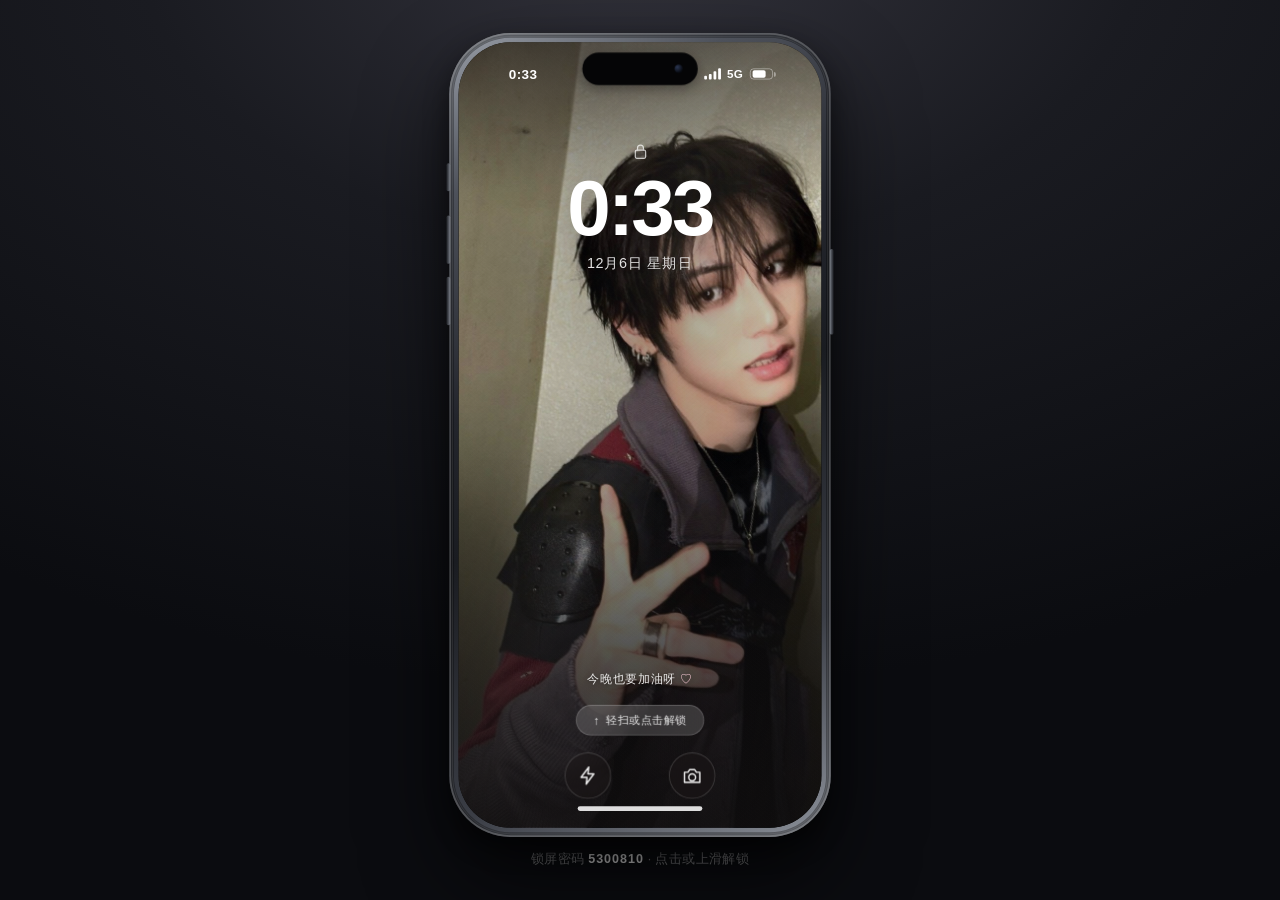
==== phone.html @ 5b09ffb2 "init: fan-made mobile arrangement game" ====
<!DOCTYPE html>
<html lang="zh-CN">
<head>
  <meta charset="UTF-8" />
  <meta name="viewport" content="width=device-width, initial-scale=1.0, viewport-fit=cover" />
  <title>Dream Phone · 星音手机</title>
  <link rel="stylesheet" href="phone.css" />
</head>
<body>
  <svg class="sprite" aria-hidden="true" focusable="false">
    <symbol id="i-search" viewBox="0 0 24 24"><circle cx="10.5" cy="10.5" r="6.5"/><path d="M15.5 15.5 21 21"/></symbol>
    <symbol id="i-plus" viewBox="0 0 24 24"><path d="M12 4v16M4 12h16"/></symbol>
    <symbol id="i-heart" viewBox="0 0 24 24"><path d="M12 20s-7-4.4-7-9.5A4.5 4.5 0 0 1 12 7a4.5 4.5 0 0 1 7 3.5C19 15.6 12 20 12 20z"/></symbol>
    <symbol id="i-comment" viewBox="0 0 24 24"><path d="M21 12a8.5 8.5 0 0 1-8.5 8.5c-1.5 0-3-.4-4.3-1.1L3 21l1.6-5.2A8.5 8.5 0 1 1 21 12z"/></symbol>
    <symbol id="i-share" viewBox="0 0 24 24"><path d="M21 3 10 14M21 3l-7 18-4-7-7-4z"/></symbol>
    <symbol id="i-home" viewBox="0 0 24 24"><path d="M3 10.5 12 3l9 7.5V21H3z"/></symbol>
    <symbol id="i-user" viewBox="0 0 24 24"><circle cx="12" cy="8" r="4"/><path d="M4 21c0-4 3.5-7 8-7s8 3 8 7"/></symbol>
    <symbol id="i-back" viewBox="0 0 24 24"><path d="M15 4 7 12l8 8"/></symbol>
    <symbol id="i-lock" viewBox="0 0 24 24"><rect x="5" y="10" width="14" height="11" rx="2"/><path d="M8 10V7a4 4 0 0 1 8 0v3"/></symbol>
    <symbol id="i-flash" viewBox="0 0 24 24"><path d="M13 2 4 14h7l-1 8 9-12h-7z"/></symbol>
    <symbol id="i-camera" viewBox="0 0 24 24"><path d="M3 8h4l2-3h6l2 3h4v12H3z"/><circle cx="12" cy="14" r="4"/></symbol>
    <symbol id="i-phone" viewBox="0 0 24 24"><path d="M5 3h4l2 5-3 2c1 3 3 5 6 6l2-3 5 2v4c0 2-2 3-4 3C9 22 2 15 2 7c0-2 1-4 3-4z"/></symbol>
    <symbol id="i-message" viewBox="0 0 24 24"><path d="M4 4h16v12H9l-5 4z"/></symbol>
    <symbol id="i-compass" viewBox="0 0 24 24"><circle cx="12" cy="12" r="9"/><path d="M16 8l-2.5 5.5L8 16l2.5-5.5z"/></symbol>
    <symbol id="i-more" viewBox="0 0 24 24"><circle cx="5" cy="12" r="1.2"/><circle cx="12" cy="12" r="1.2"/><circle cx="19" cy="12" r="1.2"/></symbol>
    <symbol id="i-trash" viewBox="0 0 24 24"><path d="M4 7h16M9 7V4h6v3M6 7l1 14h10l1-14"/></symbol>
    <symbol id="i-check" viewBox="0 0 24 24"><path d="m4 12 5 5L20 6"/></symbol>
    <symbol id="i-chevron" viewBox="0 0 24 24"><path d="m9 5 7 7-7 7"/></symbol>
    <symbol id="i-grid" viewBox="0 0 24 24"><rect x="4" y="4" width="7" height="7"/><rect x="13" y="4" width="7" height="7"/><rect x="4" y="13" width="7" height="7"/><rect x="13" y="13" width="7" height="7"/></symbol>
    <symbol id="i-play" viewBox="0 0 24 24"><path d="M8 5v14l11-7z"/></symbol>
    <symbol id="i-arrow" viewBox="0 0 24 24"><path d="M5 12h14M13 6l6 6-6 6"/></symbol>
    <symbol id="i-globe" viewBox="0 0 24 24"><circle cx="12" cy="12" r="9"/><path d="M3 12h18M12 3c4 4 4 14 0 18M12 3c-4 4-4 14 0 18"/></symbol>
  </svg>

  <div class="stage">
    <div class="device" id="device">
      <div class="screen theme" id="screen" data-state="locked">
        <div class="wallpaper" aria-hidden="true">
          <span class="bokeh b1"></span>
          <span class="bokeh b2"></span>
          <span class="bokeh b3"></span>
          <span class="bokeh b4"></span>
          <span class="wall-shade"></span>
          <span class="wall-grain"></span>
        </div>

        <div class="island"><span class="island-lens"></span></div>

        <section class="home-screen" id="homeScreen" aria-label="主屏幕">
          <div class="status-bar theme-dark">
            <span class="status-time" data-clock>20:56</span>
            <span class="status-right">
              <span class="signal"><i></i><i></i><i></i><i></i></span>
              <span class="network">5G</span>
              <span class="battery"><b></b></span>
            </span>
          </div>

          <div class="home-grid" id="homeGrid"></div>

          <div class="home-bottom">
            <button class="search-pill" id="searchBtn" type="button">
              <svg class="ui-icon"><use href="#i-search"></use></svg>
              <span>搜索</span>
            </button>
            <div class="dock" id="dock"></div>
          </div>

          <button class="home-bar" id="homeBar" type="button" aria-label="主屏幕"></button>
        </section>

        <section class="lock-screen" id="lockScreen" aria-label="锁屏">
          <div class="status-bar theme-dark">
            <span class="status-time" data-clock>20:56</span>
            <span class="status-right">
              <span class="signal"><i></i><i></i><i></i><i></i></span>
              <span class="network">5G</span>
              <span class="battery"><b></b></span>
            </span>
          </div>

          <div class="lock-content">
            <div class="lock-glyph">
              <svg class="ui-icon"><use href="#i-lock"></use></svg>
            </div>
            <div class="lock-clock" data-clock>20:56</div>
            <div class="lock-date" data-date>10月30日 星期五</div>
          </div>

          <div class="lock-bottom">
            <p class="lock-quote">今晚也要加油呀 <span>♡</span></p>
            <button class="unlock-hint" id="unlockHint" type="button">
              <span class="hint-arrow">↑</span> 轻扫或点击解锁
            </button>
            <div class="quick-row">
              <button class="quick-btn" id="lockFlash" type="button" aria-label="手电筒">
                <svg class="ui-icon"><use href="#i-flash"></use></svg>
              </button>
              <button class="quick-btn" id="lockCamera" type="button" aria-label="相机">
                <svg class="ui-icon"><use href="#i-camera"></use></svg>
              </button>
            </div>
            <div class="home-bar"></div>
          </div>
        </section>

        <section class="passcode-screen" id="passcodeScreen" aria-label="密码解锁">
          <div class="passcode-top">
            <button class="pass-cancel" id="passCancel" type="button">取消</button>
          </div>
          <div class="passcode-body">
            <div class="pass-icon">
              <svg class="ui-icon"><use href="#i-lock"></use></svg>
            </div>
            <h2>输入密码</h2>
            <p class="pass-sub">输入 7 位密码以解锁</p>
            <div class="pass-dots" id="passDots"></div>
            <div class="pass-error" id="passError"></div>
            <div class="keypad" id="keypad">
              <button class="key" type="button" data-key="1"><span>1</span><small>&nbsp;</small></button>
              <button class="key" type="button" data-key="2"><span>2</span><small>ABC</small></button>
              <button class="key" type="button" data-key="3"><span>3</span><small>DEF</small></button>
              <button class="key" type="button" data-key="4"><span>4</span><small>GHI</small></button>
              <button class="key" type="button" data-key="5"><span>5</span><small>JKL</small></button>
              <button class="key" type="button" data-key="6"><span>6</span><small>MNO</small></button>
              <button class="key" type="button" data-key="7"><span>7</span><small>PQRS</small></button>
              <button class="key" type="button" data-key="8"><span>8</span><small>TUV</small></button>
              <button class="key" type="button" data-key="9"><span>9</span><small>WXYZ</small></button>
              <span class="key-empty"></span>
              <button class="key" type="button" data-key="0"><span>0</span><small>&nbsp;</small></button>
              <button class="key key-del" type="button" data-key="del" aria-label="删除">
                <svg class="ui-icon"><use href="#i-back"></use></svg>
              </button>
            </div>
          </div>
        </section>

        <div class="app-layer" id="appLayer"></div>

        <section class="search-layer" id="searchLayer" aria-label="搜索应用">
          <div class="search-head">
            <div class="search-field">
              <svg class="ui-icon"><use href="#i-search"></use></svg>
              <input id="appSearch" type="text" placeholder="搜索 App" autocomplete="off" />
            </div>
            <button class="search-cancel" id="searchCancel" type="button">取消</button>
          </div>
          <div class="search-results" id="searchResults"></div>
        </section>

        <div class="phone-toast" id="phoneToast" role="status"></div>
      </div>

      <span class="side-btn side-power" aria-hidden="true"></span>
      <span class="side-btn side-vol-up" aria-hidden="true"></span>
      <span class="side-btn side-vol-down" aria-hidden="true"></span>
      <span class="side-btn side-action" aria-hidden="true"></span>
    </div>

    <p class="device-caption">锁屏密码 <b>5300810</b> · 点击或上滑解锁</p>
  </div>

  <script src="phone.js"></script>
</body>
</html>
---- phone.css ----
/* 星音手机 · iPhone 模拟界面 */
:root {
  --w: 390px;
  --h: 844px;
  --font: -apple-system, BlinkMacSystemFont, "SF Pro Text", "SF Pro Display",
    "PingFang SC", "Helvetica Neue", "Microsoft YaHei", sans-serif;
  --glass: rgba(246, 236, 226, 0.30);
  --glass-line: rgba(255, 255, 255, 0.24);
  --line: rgba(255, 255, 255, 0.12);
}

* {
  box-sizing: border-box;
  -webkit-tap-highlight-color: transparent;
}

html,
body {
  margin: 0;
  padding: 0;
}

body {
  min-height: 100svh;
  display: flex;
  align-items: center;
  justify-content: center;
  overflow: hidden;
  font-family: var(--font);
  color: #fff;
  background:
    radial-gradient(1200px 760px at 50% -8%, #33333c 0%, #1a1b21 42%, #0b0c10 100%);
}

button,
input,
textarea {
  font-family: inherit;
  color: inherit;
}

button {
  border: 0;
  background: none;
  cursor: pointer;
}

.sprite {
  position: absolute;
  width: 0;
  height: 0;
  overflow: hidden;
}

.ui-icon {
  width: 20px;
  height: 20px;
  fill: none;
  stroke: currentColor;
  stroke-width: 1.7;
  stroke-linecap: round;
  stroke-linejoin: round;
}

/* ============ 设备外框 ============ */
.stage {
  display: flex;
  flex-direction: column;
  align-items: center;
  justify-content: center;
  padding: 18px 12px;
}

.device {
  position: relative;
  width: 410px;
  height: 864px;
  padding: 10px;
  border-radius: 66px;
  transform-origin: center top;
  background:
    linear-gradient(150deg, #9a9fa8 0%, #4d515a 16%, #23252c 38%, #1a1c21 52%, #3b3e46 78%, #8d929b 100%);
  box-shadow:
    0 46px 90px rgba(0, 0, 0, 0.65),
    0 12px 26px rgba(0, 0, 0, 0.45),
    inset 0 0 0 2px rgba(255, 255, 255, 0.20),
    inset 0 0 0 5px rgba(0, 0, 0, 0.35);
}

.device::after {
  content: "";
  position: absolute;
  inset: 3px;
  border-radius: 63px;
  border: 1px solid rgba(255, 255, 255, 0.10);
  pointer-events: none;
}

.screen {
  position: absolute;
  inset: 10px;
  width: var(--w);
  height: var(--h);
  border-radius: 56px;
  overflow: hidden;
  background: #000;
  isolation: isolate;
}

/* 侧边按键 */
.side-btn {
  position: absolute;
  width: 4px;
  border-radius: 3px;
  background: linear-gradient(90deg, #7c818a, #3b3e45 60%, #23252a);
}

.side-power {
  right: -3px;
  top: 232px;
  height: 92px;
}

.side-vol-up {
  left: -3px;
  top: 196px;
  height: 52px;
  background: linear-gradient(270deg, #7c818a, #3b3e45 60%, #23252a);
}

.side-vol-down {
  left: -3px;
  top: 262px;
  height: 52px;
  background: linear-gradient(270deg, #7c818a, #3b3e45 60%, #23252a);
}

.side-action {
  left: -3px;
  top: 140px;
  height: 30px;
  background: linear-gradient(270deg, #7c818a, #3b3e45 60%, #23252a);
}

.device-caption {
  margin: 14px 0 0;
  font-size: 12.5px;
  letter-spacing: 0.4px;
  color: rgba(255, 255, 255, 0.42);
  text-align: center;
}

.device-caption b {
  color: rgba(255, 255, 255, 0.82);
  letter-spacing: 1px;
}

/* ============ 壁纸 ============ */
.wallpaper {
  position: absolute;
  inset: 0;
  z-index: 0;
  overflow: hidden;
  background-color: #191a1f;
  background-image:
    linear-gradient(180deg,
      rgba(9, 11, 18, 0.46) 0%,
      rgba(9, 11, 18, 0.14) 22%,
      rgba(9, 11, 18, 0.10) 42%,
      rgba(7, 9, 15, 0.44) 68%,
      rgba(4, 6, 11, 0.84) 100%),
    radial-gradient(80% 54% at 50% 32%, rgba(0, 0, 0, 0.34), transparent 74%),
    url("assets/wallpaper.jpg");
  background-size: auto, auto, cover;
  background-position: center, center, center 16%;
  background-repeat: no-repeat;
}

.wallpaper::before {
  content: "";
  position: absolute;
  inset: -10%;
  background:
    linear-gradient(115deg, transparent 36%, rgba(255, 246, 224, 0.20) 48%, transparent 58%),
    radial-gradient(46% 30% at 58% 24%, rgba(255, 255, 255, 0.30), transparent 68%);
  filter: blur(6px);
  opacity: 0.22;
}

.bokeh {
  display: none;
  position: absolute;
  border-radius: 50%;
  background: radial-gradient(circle, rgba(255, 249, 224, 0.92) 0%, rgba(255, 214, 160, 0.26) 46%, transparent 72%);
  filter: blur(4px);
  animation: float 9s ease-in-out infinite;
}

.b1 {
  width: 168px;
  height: 168px;
  top: 8%;
  left: 6%;
  opacity: 0.7;
}

.b2 {
  width: 96px;
  height: 96px;
  top: 26%;
  left: 62%;
  opacity: 0.55;
  animation-delay: -3s;
}

.b3 {
  width: 54px;
  height: 54px;
  top: 52%;
  left: 18%;
  opacity: 0.5;
  animation-delay: -6s;
}

.b4 {
  width: 132px;
  height: 132px;
  top: 62%;
  left: 68%;
  opacity: 0.4;
  animation-delay: -1.6s;
}

.wall-shade {
  position: absolute;
  inset: 0;
  background:
    linear-gradient(180deg, rgba(24, 20, 18, 0.42) 0%, rgba(24, 20, 18, 0) 19%, rgba(24, 20, 18, 0) 52%, rgba(26, 21, 18, 0.30) 72%, rgba(22, 18, 16, 0.58) 100%);
}

.wall-grain {
  position: absolute;
  inset: 0;
  opacity: 0.12;
  background-image:
    repeating-linear-gradient(38deg, rgba(255, 255, 255, 0.05) 0 1px, transparent 1px 3px),
    repeating-linear-gradient(-38deg, rgba(0, 0, 0, 0.05) 0 1px, transparent 1px 4px);
  mix-blend-mode: overlay;
}

@keyframes float {
  0%, 100% { transform: translate3d(0, 0, 0) scale(1); }
  50% { transform: translate3d(6px, -10px, 0) scale(1.05); }
}

/* 动态岛 */
.island {
  position: absolute;
  top: 11px;
  left: 50%;
  z-index: 30;
  width: 124px;
  height: 35px;
  margin-left: -62px;
  border-radius: 22px;
  background: #050506;
  box-shadow: 0 4px 14px rgba(0, 0, 0, 0.35);
  pointer-events: none;
}

.island-lens {
  position: absolute;
  right: 16px;
  top: 50%;
  width: 9px;
  height: 9px;
  margin-top: -4.5px;
  border-radius: 50%;
  background: radial-gradient(circle at 34% 30%, #2b3752, #080a10 70%);
}

/* ============ 状态栏 ============ */
.status-bar {
  display: flex;
  align-items: center;
  justify-content: space-between;
  height: 54px;
  padding: 14px 26px 0;
  font-size: 14.5px;
  font-weight: 600;
  letter-spacing: 0.4px;
  font-variant-numeric: tabular-nums;
  z-index: 12;
}

.status-time {
  padding-left: 2px;
}

.status-right {
  display: flex;
  align-items: center;
  gap: 7px;
}

.signal {
  display: flex;
  align-items: flex-end;
  gap: 2px;
  height: 12px;
}

.signal i {
  display: block;
  width: 3px;
  border-radius: 1px;
  background: currentColor;
  height: 4px;
}

.signal i:nth-child(2) { height: 6px; }
.signal i:nth-child(3) { height: 9px; }
.signal i:nth-child(4) { height: 12px; }

.network {
  font-size: 12.5px;
  font-weight: 600;
}

.battery {
  position: relative;
  width: 25px;
  height: 12.5px;
  border-radius: 4px;
  border: 1px solid rgba(255, 255, 255, 0.42);
  padding: 1.5px;
}

.battery::after {
  content: "";
  position: absolute;
  right: -4px;
  top: 50%;
  width: 2px;
  height: 5px;
  margin-top: -2.5px;
  border-radius: 0 2px 2px 0;
  background: rgba(255, 255, 255, 0.42);
}

.battery b {
  display: block;
  width: 74%;
  height: 100%;
  border-radius: 2px;
  background: #fff;
}

/* ============ 主屏幕 ============ */
.home-screen {
  position: absolute;
  inset: 0;
  z-index: 2;
  display: flex;
  flex-direction: column;
  padding: 0 22px;
  transition: opacity 0.45s ease, transform 0.55s cubic-bezier(0.22, 0.8, 0.3, 1), filter 0.4s ease;
}

.screen[data-state="locked"] .home-screen,
.screen[data-state="passcode"] .home-screen {
  opacity: 0;
  transform: scale(0.93);
  filter: blur(8px);
  pointer-events: none;
}

.screen[data-state="app"] .home-screen {
  transform: scale(0.97);
}

.home-grid {
  display: grid;
  flex: 1;
  grid-template-columns: repeat(4, 1fr);
  align-content: start;
  column-gap: 10px;
  row-gap: 20px;
  padding-top: 14px;
}

.app {
  display: flex;
  flex-direction: column;
  align-items: center;
  gap: 6px;
  padding: 0;
  animation: appDrop 0.5s backwards cubic-bezier(0.22, 0.9, 0.3, 1);
}

.app-icon {
  position: relative;
  display: grid;
  place-items: center;
  width: 62px;
  height: 62px;
  border-radius: 15px;
  overflow: hidden;
  box-shadow:
    0 8px 18px rgba(0, 0, 0, 0.26),
    inset 0 1px 0 rgba(255, 255, 255, 0.34),
    inset 0 -1px 0 rgba(0, 0, 0, 0.18);
  transition: transform 0.16s ease, filter 0.16s ease;
}

.app-icon::after {
  content: "";
  position: absolute;
  inset: 0;
  border-radius: inherit;
  background: linear-gradient(160deg, rgba(255, 255, 255, 0.30), transparent 44%);
  opacity: 0.55;
  pointer-events: none;
}

.app-label {
  max-width: 76px;
  font-size: 11px;
  font-weight: 500;
  line-height: 1.2;
  letter-spacing: 0.2px;
  color: #fff;
  text-shadow: 0 1px 3px rgba(0, 0, 0, 0.62), 0 0 10px rgba(0, 0, 0, 0.32);
  white-space: nowrap;
  overflow: hidden;
  text-overflow: ellipsis;
}

.app-icon svg {
  width: 34px;
  height: 34px;
}

.app:active .app-icon {
  transform: scale(0.9);
  filter: brightness(0.82);
}

@keyframes appDrop {
  0% { opacity: 0; transform: translateY(14px) scale(0.82); }
  100% { opacity: 1; transform: none; }
}

/* 图标配色 */
.icon-wechat { background: linear-gradient(155deg, #4be07a, #0f9e46); }
.icon-ig { background: linear-gradient(135deg, #feda75 0%, #fa7e1e 22%, #d62976 56%, #962fbf 76%, #4f5bd5 100%); }
.icon-kakao { background: linear-gradient(160deg, #ffe95a, #ffcf18); }
.icon-x { background: linear-gradient(160deg, #232427, #050506); }
.icon-weibo { background: linear-gradient(155deg, #ffb64d, #ff5b32); }
.icon-camera { background: linear-gradient(160deg, #767c88, #2a2d34); }
.icon-photos { background: #fff; }
.icon-clock { background: #1b1c1f; }
.icon-weather { background: linear-gradient(165deg, #5bb4ff, #1a6fe4); }
.icon-notes { background: #fffdf7; }
.icon-calc { background: linear-gradient(165deg, #35373c, #17181b); }
.icon-settings { background: linear-gradient(160deg, #a9afb7, #5a5f66); }
.icon-phone { background: linear-gradient(160deg, #5ee57e, #0eab45); }
.icon-message { background: linear-gradient(160deg, #5ee57e, #0eab45); }
.icon-safari { background: linear-gradient(165deg, #5cb7ff, #0f6fd8); }
.icon-music {
  background: linear-gradient(158deg, #3a3a3c 0%, #1c1c1e 52%, #000000 100%);
  box-shadow: inset 0 0 0 1px rgba(255, 255, 255, 0.16);
}

.icon-photos .flower {
  width: 34px;
  height: 34px;
  border-radius: 50%;
  background: conic-gradient(#ff3b30, #ff9500, #ffcc00, #34c759, #00c7be, #007aff, #5856d6, #ff2d55, #ff3b30);
  filter: saturate(1.25) blur(0.6px);
}

.icon-photos .flower::after {
  content: "";
  position: absolute;
  inset: 25px;
  border-radius: 50%;
  background: #fff;
  box-shadow: 0 0 0 3px rgba(255, 255, 255, 0.55);
}

.icon-notes .paper {
  position: absolute;
  inset: 9px 10px;
  border-radius: 4px;
  background: #fff;
  box-shadow: 0 1px 2px rgba(0, 0, 0, 0.15);
}

.icon-notes .paper::before {
  content: "";
  position: absolute;
  left: 0;
  right: 0;
  top: 0;
  height: 9px;
  border-radius: 4px 4px 0 0;
  background: #ffd34d;
}

.icon-notes .paper::after {
  content: "";
  position: absolute;
  left: 5px;
  right: 5px;
  top: 16px;
  height: 14px;
  background: repeating-linear-gradient(180deg, #d8d4c8 0 1px, transparent 1px 5px);
}

.icon-calc .keys {
  display: grid;
  grid-template-columns: repeat(3, 1fr);
  gap: 3px;
  width: 30px;
}

.icon-calc .keys span {
  height: 6px;
  border-radius: 2px;
  background: rgba(255, 255, 255, 0.55);
}

.icon-calc .keys span:nth-child(3n) {
  background: #ff9f0a;
}

.icon-kakao .talk-mark {
  font-size: 9px;
  font-weight: 800;
  letter-spacing: 0.6px;
  color: #3b2a0e;
}

.icon-clock .clock-face {
  position: relative;
  width: 36px;
  height: 36px;
  border-radius: 50%;
  border: 2px solid rgba(255, 255, 255, 0.85);
}

.icon-clock .clock-face::before,
.icon-clock .clock-face::after {
  content: "";
  position: absolute;
  left: 50%;
  bottom: 50%;
  background: #fff;
  transform-origin: bottom center;
  border-radius: 1px;
}

.icon-clock .clock-face::before {
  width: 1.5px;
  height: 11px;
  margin-left: -0.75px;
  transform: rotate(38deg);
}

.icon-clock .clock-face::after {
  width: 1.5px;
  height: 7px;
  margin-left: -0.75px;
  transform: rotate(120deg);
}

/* 搜索与 Dock */
.home-bottom {
  padding-top: 4px;
}

.search-pill {
  display: flex;
  align-items: center;
  justify-content: center;
  gap: 5px;
  width: 148px;
  height: 32px;
  margin: 0 auto 12px;
  border-radius: 20px;
  background: rgba(255, 255, 255, 0.22);
  border: 1px solid rgba(255, 255, 255, 0.18);
  -webkit-backdrop-filter: blur(16px) saturate(140%);
  backdrop-filter: blur(16px) saturate(140%);
  font-size: 12px;
  font-weight: 500;
  color: rgba(255, 255, 255, 0.92);
  text-shadow: 0 1px 2px rgba(0, 0, 0, 0.35);
}

.search-pill .ui-icon {
  width: 12px;
  height: 12px;
  stroke-width: 2;
}

.dock {
  display: grid;
  grid-template-columns: repeat(4, 1fr);
  align-items: center;
  justify-items: center;
  height: 84px;
  padding: 0 12px;
  border-radius: 30px;
  background: rgba(236, 226, 216, 0.30);
  border: 1px solid var(--glass-line);
  -webkit-backdrop-filter: blur(26px) saturate(150%);
  backdrop-filter: blur(26px) saturate(150%);
  box-shadow: inset 0 1px 0 rgba(255, 255, 255, 0.22), 0 10px 24px rgba(0, 0, 0, 0.16);
}

.dock .app {
  gap: 0;
}

.dock .app-icon {
  width: 58px;
  height: 58px;
  border-radius: 14px;
}

.dock .app-label {
  display: none;
}

.home-bar {
  display: block;
  width: 134px;
  height: 5px;
  margin: 8px auto 8px;
  padding: 0;
  border-radius: 3px;
  background: rgba(255, 255, 255, 0.86);
}

/* ============ 锁屏 ============ */
.lock-screen {
  position: absolute;
  inset: 0;
  z-index: 3;
  display: flex;
  flex-direction: column;
  padding: 0 26px 10px;
  transition: opacity 0.45s ease, transform 0.55s cubic-bezier(0.3, 0.8, 0.2, 1), filter 0.45s ease;
}

.screen[data-state="unlocked"] .lock-screen,
.screen[data-state="app"] .lock-screen {
  opacity: 0;
  transform: translateY(-8%) scale(1.05);
  filter: blur(10px);
  pointer-events: none;
}

.screen[data-state="passcode"] .lock-screen {
  filter: blur(3px) brightness(0.85);
}

.lock-content {
  margin-top: 54px;
  text-align: center;
}

.lock-glyph {
  display: grid;
  place-items: center;
  opacity: 0.72;
  margin-bottom: 10px;
}

.lock-glyph .ui-icon {
  width: 19px;
  height: 19px;
  fill: rgba(255, 255, 255, 0.18);
}

.lock-clock {
  font-size: 84px;
  font-weight: 600;
  line-height: 0.98;
  letter-spacing: -3px;
  font-variant-numeric: tabular-nums;
  text-shadow: 0 6px 30px rgba(0, 0, 0, 0.28);
}

.lock-date {
  margin-top: 8px;
  font-size: 15.5px;
  font-weight: 500;
  letter-spacing: 0.4px;
  opacity: 0.88;
  text-shadow: 0 2px 8px rgba(0, 0, 0, 0.25);
}

.lock-bottom {
  margin-top: auto;
  display: flex;
  flex-direction: column;
  align-items: center;
}

.lock-quote {
  margin: 0 0 18px;
  font-size: 13px;
  font-weight: 500;
  letter-spacing: 0.6px;
  color: rgba(255, 255, 255, 0.88);
  text-shadow: 0 1px 6px rgba(0, 0, 0, 0.45);
}

.lock-quote span {
  color: #ffd0dc;
}

.unlock-hint {
  display: flex;
  align-items: center;
  gap: 7px;
  padding: 8px 18px;
  border-radius: 20px;
  background: rgba(255, 255, 255, 0.16);
  border: 1px solid rgba(255, 255, 255, 0.18);
  -webkit-backdrop-filter: blur(14px);
  backdrop-filter: blur(14px);
  font-size: 11.5px;
  letter-spacing: 0.4px;
  color: rgba(255, 255, 255, 0.9);
  animation: hintBreathe 2.6s ease-in-out infinite;
}

.hint-arrow {
  display: inline-block;
  font-size: 13px;
  animation: hintArrow 1.8s ease-in-out infinite;
}

@keyframes hintBreathe {
  0%, 100% { opacity: 0.82; }
  50% { opacity: 1; }
}

@keyframes hintArrow {
  0%, 100% { transform: translateY(1px); }
  50% { transform: translateY(-4px); }
}

.quick-row {
  display: flex;
  justify-content: center;
  gap: 62px;
  margin-top: 18px;
}

.quick-btn {
  display: grid;
  place-items: center;
  width: 50px;
  height: 50px;
  border-radius: 50%;
  background: rgba(30, 26, 24, 0.34);
  border: 1px solid rgba(255, 255, 255, 0.16);
  -webkit-backdrop-filter: blur(14px);
  backdrop-filter: blur(14px);
  color: rgba(255, 255, 255, 0.92);
  transition: background 0.2s ease, color 0.2s ease, transform 0.15s ease;
}

.quick-btn .ui-icon {
  width: 22px;
  height: 22px;
}

.quick-btn.is-on {
  background: rgba(255, 255, 255, 0.90);
  color: #1b1b1f;
}

.quick-btn:active {
  transform: scale(0.92);
}

/* ============ 密码解锁 ============ */
.passcode-screen {
  position: absolute;
  inset: 0;
  z-index: 8;
  display: flex;
  flex-direction: column;
  background: rgba(26, 22, 20, 0.34);
  -webkit-backdrop-filter: blur(26px) saturate(120%);
  backdrop-filter: blur(26px) saturate(120%);
  opacity: 0;
  transform: translateY(18%);
  pointer-events: none;
  transition: opacity 0.35s ease, transform 0.45s cubic-bezier(0.22, 0.85, 0.3, 1);
}

.screen[data-state="passcode"] .passcode-screen {
  opacity: 1;
  transform: none;
  pointer-events: auto;
}

.passcode-top {
  height: 64px;
  display: flex;
  align-items: center;
  padding: 12px 20px 0;
}

.pass-cancel {
  padding: 6px 4px;
  font-size: 15px;
  font-weight: 500;
  color: rgba(255, 255, 255, 0.9);
}

.passcode-body {
  flex: 1;
  display: flex;
  flex-direction: column;
  align-items: center;
  padding: 14px 26px 22px;
}

.pass-icon {
  display: grid;
  place-items: center;
  width: 44px;
  height: 44px;
  border-radius: 50%;
  background: rgba(255, 255, 255, 0.14);
  border: 1px solid rgba(255, 255, 255, 0.16);
  color: rgba(255, 255, 255, 0.92);
  margin-bottom: 14px;
}

.pass-icon .ui-icon {
  width: 19px;
  height: 19px;
}

.passcode-body h2 {
  margin: 0;
  font-size: 19px;
  font-weight: 600;
  letter-spacing: 1px;
}

.pass-sub {
  margin: 6px 0 0;
  font-size: 12px;
  letter-spacing: 0.4px;
  color: rgba(255, 255, 255, 0.56);
}

.pass-dots {
  display: flex;
  gap: 13px;
  height: 14px;
  margin: 26px 0 10px;
}

.pass-dots .dot {
  width: 13px;
  height: 13px;
  border-radius: 50%;
  border: 1.5px solid rgba(255, 255, 255, 0.46);
  transition: background 0.14s ease, border-color 0.14s ease, transform 0.14s ease;
}

.pass-dots .dot.is-on {
  background: #fff;
  border-color: #fff;
  transform: scale(1.06);
}

.pass-dots.is-error {
  animation: shake 0.42s cubic-bezier(0.36, 0.07, 0.19, 0.97);
}

.pass-dots.is-error .dot {
  border-color: #ff8b8b;
  background: #ff8b8b;
}

.pass-error {
  height: 18px;
  margin-bottom: 6px;
  font-size: 11.5px;
  letter-spacing: 0.4px;
  color: #ff9a9a;
  opacity: 0;
  transition: opacity 0.2s ease;
}

.pass-error.is-show {
  opacity: 1;
}

.keypad {
  display: grid;
  grid-template-columns: repeat(3, 72px);
  gap: 11px 20px;
  margin-top: auto;
  padding-bottom: 6px;
}

.key {
  display: flex;
  flex-direction: column;
  align-items: center;
  justify-content: center;
  width: 72px;
  height: 72px;
  border-radius: 50%;
  background: rgba(255, 255, 255, 0.13);
  border: 1px solid rgba(255, 255, 255, 0.10);
  color: #fff;
  transition: background 0.12s ease, transform 0.1s ease;
}

.key span {
  font-size: 27px;
  font-weight: 400;
  line-height: 1;
  letter-spacing: 0.5px;
}

.key small {
  margin-top: 2px;
  font-size: 8px;
  letter-spacing: 2.2px;
  opacity: 0.62;
  transform: scale(0.92);
}

.key:active {
  background: rgba(255, 255, 255, 0.32);
  transform: scale(0.96);
}

.key-empty {
  width: 72px;
  height: 72px;
}

.key-del {
  background: transparent;
  border-color: transparent;
}

.key-del .ui-icon {
  width: 25px;
  height: 25px;
  stroke-width: 1.5;
  transform: rotate(180deg);
}

.passcode-screen.is-error .keypad {
  animation: shake 0.42s cubic-bezier(0.36, 0.07, 0.19, 0.97);
}

@keyframes shake {
  10%, 90% { transform: translateX(-2px); }
  20%, 80% { transform: translateX(3px); }
  30%, 50%, 70% { transform: translateX(-5px); }
  40%, 60% { transform: translateX(5px); }
}

/* ============ App 容器 ============ */
.app-layer {
  position: absolute;
  inset: 0;
  z-index: 9;
  overflow: hidden;
  background: #000;
  opacity: 0;
  transform: scale(0.84) translateY(6%);
  pointer-events: none;
  transition: opacity 0.26s ease, transform 0.4s cubic-bezier(0.2, 0.9, 0.24, 1);
}

.screen[data-state="app"] .app-layer {
  opacity: 1;
  transform: none;
  pointer-events: auto;
}

.app-page {
  position: absolute;
  inset: 0;
  display: flex;
  flex-direction: column;
  overflow: hidden;
  background: #0d0e12;
  animation: appIn 0.34s cubic-bezier(0.22, 0.9, 0.3, 1);
}

@keyframes appIn {
  from { opacity: 0.2; transform: scale(1.06); }
  to { opacity: 1; transform: none; }
}

.app-page[data-app="wechat"] { --brand: #21c45d; background: #101114; }
.app-page[data-app="instagram"] { --brand: #d62976; background: #0b0b0f; }
.app-page[data-app="kakao"] { --brand: #ffe94e; background: #17140d; }
.app-page[data-app="x"] { --brand: #e7e9ea; background: #000; }
.app-page[data-app="weibo"] { --brand: #ff8200; background: #12100e; }
.app-page[data-app="camera"] { --brand: #ffd60a; background: #000; }
.app-page[data-app="photos"] { --brand: #4f9dff; background: #0a0a0c; }
.app-page[data-app="clock"] { --brand: #ff9f0a; background: #0a0a0c; }
.app-page[data-app="weather"] { --brand: #6cb6ff; background: #0a1a2e; }
.app-page[data-app="notes"] { --brand: #ffd34d; background: #131313; }
.app-page[data-app="calculator"] { --brand: #ff9f0a; background: #000; }
.app-page[data-app="settings"] { --brand: #9aa0a6; background: #101114; }
.app-page[data-app="phone"] { --brand: #30d158; background: #0d1210; }
.app-page[data-app="messages"] { --brand: #30d158; background: #101114; }
.app-page[data-app="safari"] { --brand: #4aa8ff; background: #0b1520; }
.app-page[data-app="music"] { --brand: #a98bff; background: #070812; }

.app-status {
  flex: 0 0 auto;
  height: 50px;
  padding: 12px 24px 0;
}

.app-nav {
  display: flex;
  align-items: center;
  gap: 10px;
  flex: 0 0 auto;
  padding: 2px 16px 12px;
}

.nav-back {
  display: grid;
  place-items: center;
  width: 34px;
  height: 34px;
  padding-bottom: 2px;
  border-radius: 50%;
  background: rgba(255, 255, 255, 0.12);
  border: 1px solid rgba(255, 255, 255, 0.08);
  font-size: 22px;
  line-height: 1;
  color: #fff;
}

.nav-title {
  margin: 0;
  font-size: 17px;
  font-weight: 600;
  letter-spacing: 0.6px;
}

.nav-note {
  margin-left: auto;
  font-size: 11px;
  letter-spacing: 0.4px;
  color: rgba(255, 255, 255, 0.45);
}

.app-body {
  flex: 1;
  min-height: 0;
  overflow-y: auto;
  overscroll-behavior: contain;
  padding: 4px 16px 44px;
  scrollbar-width: none;
}

.app-body::-webkit-scrollbar {
  width: 0;
}

.app-homebar {
  position: absolute;
  left: 50%;
  bottom: 6px;
  z-index: 20;
  width: 134px;
  height: 22px;
  margin-left: -67px;
  padding: 0;
  background: transparent;
}

.app-homebar::after {
  content: "";
  position: absolute;
  left: 0;
  right: 0;
  bottom: 4px;
  height: 5px;
  border-radius: 3px;
  background: rgba(255, 255, 255, 0.82);
}

/* ============ 通用列表 ============ */
.list-row {
  display: flex;
  align-items: center;
  gap: 12px;
  width: 100%;
  padding: 11px 4px;
  text-align: left;
  border-bottom: 1px solid rgba(255, 255, 255, 0.07);
}

.list-row:last-child {
  border-bottom: 0;
}

.avatar {
  display: grid;
  place-items: center;
  flex: 0 0 auto;
  width: 44px;
  height: 44px;
  border-radius: 12px;
  font-size: 15px;
  font-weight: 600;
  color: #fff;
  box-shadow: inset 0 1px 0 rgba(255, 255, 255, 0.25);
}

.av-1 { background: linear-gradient(150deg, #ffb199, #ff5f6d); }
.av-2 { background: linear-gradient(150deg, #a8e6cf, #3aa76d); }
.av-3 { background: linear-gradient(150deg, #b3c7ff, #5063d8); }
.av-4 { background: linear-gradient(150deg, #ffd6a5, #e08d3c); }
.av-5 { background: linear-gradient(150deg, #e0b3ff, #7b3fc4); }
.av-6 { background: linear-gradient(150deg, #9ae6ff, #1a8fb0); }
.av-7 { background: linear-gradient(150deg, #ffe08a, #c79a00); }
.av-8 { background: linear-gradient(150deg, #c9d6df, #59636e); }

.row-main {
  flex: 1;
  min-width: 0;
}

.row-title {
  font-size: 13.5px;
  font-weight: 600;
  letter-spacing: 0.2px;
}

.row-sub {
  margin-top: 4px;
  font-size: 11.5px;
  line-height: 1.4;
  color: rgba(255, 255, 255, 0.52);
  white-space: nowrap;
  overflow: hidden;
  text-overflow: ellipsis;
}

.row-meta {
  flex: 0 0 auto;
  align-self: flex-start;
  padding-top: 2px;
  font-size: 10px;
  color: rgba(255, 255, 255, 0.4);
}

.badge {
  display: inline-grid;
  place-items: center;
  min-width: 17px;
  height: 17px;
  padding: 0 5px;
  border-radius: 9px;
  background: #ff453a;
  font-size: 10px;
  font-weight: 600;
  color: #fff;
}

/* 微信 / Kakao / 信息 */
.app-body .chat-list {
  padding-top: 2px;
}

.chat-screen {
  display: flex;
  flex-direction: column;
  gap: 10px;
  padding-bottom: 6px;
}

.chat-day {
  align-self: center;
  margin: 4px 0 2px;
  font-size: 10.5px;
  color: rgba(255, 255, 255, 0.38);
}

.msg {
  width: fit-content;
  max-width: 78%;
  padding: 9px 13px;
  border-radius: 16px;
  font-size: 12.5px;
  line-height: 1.55;
  word-break: break-word;
}

.msg.you {
  background: rgba(255, 255, 255, 0.13);
  border-bottom-left-radius: 5px;
}

.msg.me {
  margin-left: auto;
  background: #2fce6a;
  color: #06230f;
  border-bottom-right-radius: 5px;
  font-weight: 500;
}

.app-page[data-app="kakao"] .msg.me {
  background: #ffe94e;
  color: #3a2a0e;
}

.chat-input-row {
  display: flex;
  gap: 8px;
  padding-top: 12px;
}

.chat-input {
  flex: 1;
  height: 38px;
  padding: 0 14px;
  border-radius: 19px;
  border: 1px solid rgba(255, 255, 255, 0.12);
  background: rgba(255, 255, 255, 0.08);
  font-size: 12.5px;
  outline: none;
}

.chat-input::placeholder {
  color: rgba(255, 255, 255, 0.35);
}

.chat-send {
  width: 56px;
  height: 38px;
  border-radius: 19px;
  background: #21c45d;
  font-size: 12px;
  font-weight: 600;
  color: #04210e;
}

.app-page[data-app="kakao"] .chat-send {
  background: #ffe94e;
  color: #3a2a0e;
}

/* ============ Instagram ============ */
.ig-profile {
  display: flex;
  align-items: center;
  gap: 14px;
  padding: 6px 2px 16px;
}

.ig-avatar {
  flex: 0 0 auto;
  width: 72px;
  height: 72px;
  padding: 3px;
  border-radius: 50%;
  background: conic-gradient(#feda75, #fa7e1e, #d62976, #962fbf, #4f5bd5, #feda75);
}

.ig-avatar span {
  display: grid;
  place-items: center;
  width: 100%;
  height: 100%;
  border-radius: 50%;
  background: #1a1a1f;
  font-size: 25px;
}

.ig-name {
  font-size: 14.5px;
  font-weight: 600;
}

.ig-meta {
  margin-top: 4px;
  font-size: 11px;
  color: rgba(255, 255, 255, 0.48);
}

.ig-stats {
  display: flex;
  gap: 22px;
  padding: 0 4px 14px;
}

.ig-stats div {
  font-size: 10.5px;
  color: rgba(255, 255, 255, 0.5);
}

.ig-stats b {
  display: block;
  margin-bottom: 2px;
  font-size: 16px;
  color: #fff;
}

.ig-actions {
  display: flex;
  gap: 8px;
  padding: 0 2px 16px;
}

.ig-btn {
  flex: 1;
  height: 32px;
  border-radius: 9px;
  background: rgba(255, 255, 255, 0.10);
  font-size: 12px;
  font-weight: 500;
}

.ig-btn.primary {
  background: #0095f6;
  color: #fff;
}

.ig-grid {
  display: grid;
  grid-template-columns: repeat(3, 1fr);
  gap: 2px;
  margin: 0 -16px;
}

.ig-tile {
  position: relative;
  aspect-ratio: 1;
  overflow: hidden;
}

.ig-tile::after,
.photo::after {
  content: "";
  position: absolute;
  inset: 0;
  background: linear-gradient(160deg, rgba(255, 255, 255, 0.22), transparent 48%);
  pointer-events: none;
}

.media-1 {
  background:
    radial-gradient(58% 58% at 78% 22%, #ffe9b0, transparent 62%),
    linear-gradient(180deg, #ff9a5b, #c2416f 56%, #2b2340);
}

.media-2 {
  background:
    radial-gradient(52% 44% at 26% 24%, rgba(154, 230, 255, 0.85), transparent 66%),
    linear-gradient(165deg, #2a8fd8, #14406f 62%, #081826);
}

.media-3 {
  background:
    radial-gradient(60% 50% at 70% 70%, rgba(255, 214, 160, 0.7), transparent 62%),
    linear-gradient(155deg, #3f7a52, #1c3b2c 66%, #0d1a15);
}

.media-4 {
  background:
    radial-gradient(46% 46% at 30% 30%, rgba(255, 150, 210, 0.75), transparent 66%),
    linear-gradient(150deg, #7a3fd0, #2b1660 70%);
}

.media-5 {
  background:
    radial-gradient(44% 44% at 68% 28%, rgba(255, 255, 255, 0.7), transparent 64%),
    linear-gradient(160deg, #f2b7a0, #c97a86 58%, #6b3a52);
}

.media-6 {
  background:
    radial-gradient(50% 50% at 24% 80%, rgba(120, 255, 214, 0.55), transparent 66%),
    linear-gradient(160deg, #101c3c, #1d3f6b 60%, #0a1220);
}

.media-7 {
  background:
    radial-gradient(50% 50% at 76% 76%, rgba(255, 200, 120, 0.7), transparent 64%),
    linear-gradient(160deg, #b06a2c, #5c3110 72%);
}

.media-8 {
  background:
    radial-gradient(56% 56% at 40% 34%, rgba(255, 255, 255, 0.55), transparent 66%),
    linear-gradient(160deg, #8fa3b8, #45576b 68%, #1c2833);
}

.post {
  padding: 13px 2px 15px;
  border-bottom: 1px solid rgba(255, 255, 255, 0.07);
}

.post-head {
  display: flex;
  align-items: center;
  gap: 9px;
  margin-bottom: 9px;
}

.post-avatar {
  width: 30px;
  height: 30px;
  border-radius: 50%;
  display: grid;
  place-items: center;
  font-size: 12px;
  font-weight: 600;
  flex: 0 0 auto;
}

.post-name {
  font-size: 12.5px;
  font-weight: 600;
}

.post-time {
  font-size: 10px;
  color: rgba(255, 255, 255, 0.42);
}

.post-media {
  position: relative;
  height: 188px;
  border-radius: 13px;
  overflow: hidden;
}

.post-media::after {
  content: "";
  position: absolute;
  inset: 0;
  background: linear-gradient(180deg, transparent 60%, rgba(0, 0, 0, 0.32));
}

.post-actions {
  display: flex;
  gap: 16px;
  margin-top: 9px;
}

.post-actions button {
  display: flex;
  align-items: center;
  gap: 5px;
  font-size: 11.5px;
  color: rgba(255, 255, 255, 0.72);
}

.post-actions .ui-icon {
  width: 17px;
  height: 17px;
}

.post-actions .like.is-liked {
  color: #ff5b7f;
}

.post-actions .like.is-liked .ui-icon {
  fill: rgba(255, 91, 127, 0.85);
  stroke: #ff5b7f;
}

.post-caption {
  margin-top: 7px;
  font-size: 11.5px;
  line-height: 1.6;
  color: rgba(255, 255, 255, 0.76);
}

.post-caption b {
  color: #fff;
}

/* ============ X ============ */
.x-post {
  display: flex;
  gap: 10px;
  padding: 13px 2px;
  border-bottom: 1px solid rgba(255, 255, 255, 0.08);
}

.x-avatar {
  display: grid;
  place-items: center;
  flex: 0 0 auto;
  width: 38px;
  height: 38px;
  border-radius: 50%;
  font-size: 13px;
  font-weight: 600;
}

.x-main {
  flex: 1;
  min-width: 0;
}

.x-head {
  display: flex;
  align-items: center;
  gap: 5px;
  font-size: 12px;
}

.x-head b {
  font-weight: 600;
}

.x-head span {
  color: #71767b;
  font-size: 11px;
}

.x-text {
  margin: 3px 0 8px;
  font-size: 12.5px;
  line-height: 1.55;
  color: #e7e9ea;
}

.x-text em {
  font-style: normal;
  color: #1d9bf0;
}

.x-actions {
  display: flex;
  gap: 28px;
  color: #71767b;
  font-size: 10.5px;
}

.x-actions button {
  display: flex;
  align-items: center;
  gap: 5px;
  font-size: 10.5px;
  color: inherit;
}

.x-actions .ui-icon {
  width: 15px;
  height: 15px;
}

.x-actions .like.is-liked {
  color: #f91880;
}

.x-actions .like.is-liked .ui-icon {
  fill: rgba(249, 24, 128, 0.8);
  stroke: #f91880;
}

/* ============ 微博 ============ */
.hot-head {
  margin: 6px 0 12px;
  font-size: 12px;
  letter-spacing: 0.6px;
  color: #ff9a3c;
}

.hot-row {
  display: flex;
  gap: 12px;
  width: 100%;
  padding: 11px 4px;
  text-align: left;
  border-bottom: 1px solid rgba(255, 255, 255, 0.07);
}

.hot-rank {
  flex: 0 0 auto;
  width: 20px;
  font-size: 15px;
  font-weight: 700;
  color: rgba(255, 255, 255, 0.34);
}

.hot-row:nth-child(-n+3) .hot-rank {
  color: #ff8200;
}

.hot-title {
  font-size: 13px;
  line-height: 1.5;
}

.hot-meta {
  margin-top: 4px;
  font-size: 10px;
  color: rgba(255, 255, 255, 0.4);
}

.hot-row.is-hot .hot-title {
  color: #ffc38a;
}

/* ============ 相机 ============ */
.camera-app .app-body {
  display: flex;
  flex-direction: column;
  padding: 0;
  overflow: hidden;
}

.camera-view {
  position: relative;
  flex: 1;
  overflow: hidden;
  background:
    radial-gradient(60% 50% at 28% 26%, rgba(255, 236, 200, 0.55), transparent 62%),
    radial-gradient(70% 60% at 76% 78%, rgba(120, 190, 255, 0.35), transparent 68%),
    linear-gradient(165deg, #4a5c6e, #24303d 60%, #101820);
}

.camera-view .scene {
  position: absolute;
  inset: 0;
  background:
    radial-gradient(28% 22% at 24% 34%, rgba(255, 255, 255, 0.9), transparent 68%),
    radial-gradient(20% 16% at 68% 24%, rgba(255, 230, 180, 0.8), transparent 70%),
    radial-gradient(34% 26% at 58% 70%, rgba(255, 170, 120, 0.45), transparent 70%);
  filter: blur(2px);
}

.camera-grid {
  position: absolute;
  inset: 34px 18px 120px;
  border: 1px solid rgba(255, 255, 255, 0.14);
  border-radius: 4px;
  background-image:
    linear-gradient(90deg, transparent 33.2%, rgba(255, 255, 255, 0.12) 33.2%, rgba(255, 255, 255, 0.12) 33.5%, transparent 33.5%, transparent 66.4%, rgba(255, 255, 255, 0.12) 66.4%, rgba(255, 255, 255, 0.12) 66.7%, transparent 66.7%),
    linear-gradient(180deg, transparent 33.2%, rgba(255, 255, 255, 0.12) 33.2%, rgba(255, 255, 255, 0.12) 33.5%, transparent 33.5%, transparent 66.4%, rgba(255, 255, 255, 0.12) 66.4%, rgba(255, 255, 255, 0.12) 66.7%, transparent 66.7%);
}

.camera-focus {
  position: absolute;
  top: 44%;
  left: 46%;
  width: 62px;
  height: 62px;
  border: 1.5px solid rgba(255, 214, 10, 0.7);
  border-radius: 6px;
  animation: focusPulse 2.4s ease-in-out infinite;
}

@keyframes focusPulse {
  0%, 100% { opacity: 0.5; transform: scale(1); }
  50% { opacity: 0.95; transform: scale(1.06); }
}

.camera-top {
  position: absolute;
  top: 14px;
  left: 0;
  right: 0;
  display: flex;
  justify-content: center;
  gap: 8px;
  z-index: 2;
}

.cam-chip {
  padding: 4px 10px;
  border-radius: 12px;
  background: rgba(0, 0, 0, 0.42);
  -webkit-backdrop-filter: blur(10px);
  backdrop-filter: blur(10px);
  font-size: 9.5px;
  letter-spacing: 0.6px;
  color: rgba(255, 255, 255, 0.82);
}

.cam-chip.is-on {
  background: #ffd60a;
  color: #241a00;
  font-weight: 600;
}

.camera-controls {
  position: absolute;
  left: 0;
  right: 0;
  bottom: 82px;
  display: flex;
  align-items: center;
  justify-content: space-between;
  padding: 0 34px;
}

.cam-thumb {
  width: 44px;
  height: 44px;
  border-radius: 9px;
  border: 1.5px solid rgba(255, 255, 255, 0.5);
  background: linear-gradient(160deg, #ffbf8a, #b8567d);
}

.cam-mode {
  font-size: 10px;
  font-weight: 600;
  letter-spacing: 1.6px;
  color: rgba(255, 255, 255, 0.55);
}

.cam-mode.is-active {
  color: #ffd60a;
}

.shutter {
  width: 70px;
  height: 70px;
  border-radius: 50%;
  background: #fff;
  box-shadow: 0 0 0 5px rgba(255, 255, 255, 0.22), 0 8px 20px rgba(0, 0, 0, 0.35);
  transition: transform 0.14s ease;
}

.shutter:active {
  transform: scale(0.9);
}

.cam-flip {
  display: grid;
  place-items: center;
  width: 44px;
  height: 44px;
  border-radius: 50%;
  background: rgba(255, 255, 255, 0.12);
  color: #fff;
}

.camera-flash {
  position: absolute;
  inset: 0;
  z-index: 9;
  background: #fff;
  opacity: 0;
  pointer-events: none;
}

.camera-flash.is-flash {
  animation: flash 0.45s ease-out;
}

@keyframes flash {
  0% { opacity: 0; }
  12% { opacity: 0.92; }
  100% { opacity: 0; }
}

/* ============ 照片 ============ */
.photo-head {
  display: flex;
  align-items: baseline;
  justify-content: space-between;
  padding: 8px 2px 12px;
}

.photo-head h2 {
  margin: 0;
  font-size: 21px;
  font-weight: 700;
  letter-spacing: 0.2px;
}

.photo-head span {
  font-size: 11px;
  color: rgba(255, 255, 255, 0.45);
}

.photo-grid {
  display: grid;
  grid-template-columns: repeat(3, 1fr);
  gap: 3px;
  margin: 0 -16px;
}

.photo {
  position: relative;
  aspect-ratio: 1;
  overflow: hidden;
}

.photo .tag {
  position: absolute;
  left: 6px;
  bottom: 5px;
  font-size: 8.5px;
  letter-spacing: 0.3px;
  color: rgba(255, 255, 255, 0.9);
  text-shadow: 0 1px 3px rgba(0, 0, 0, 0.6);
}

/* ============ 时钟 ============ */
.clock-hero {
  padding: 18px 0 20px;
  text-align: center;
}

.clock-hero .big {
  font-size: 62px;
  font-weight: 300;
  letter-spacing: -2px;
  font-variant-numeric: tabular-nums;
  line-height: 1;
}

.clock-hero p {
  margin: 8px 0 0;
  font-size: 11.5px;
  color: rgba(255, 255, 255, 0.45);
  letter-spacing: 0.6px;
}

.clock-tabs {
  display: flex;
  gap: 6px;
  justify-content: center;
  margin-bottom: 14px;
}

.clock-tab {
  padding: 6px 14px;
  border-radius: 14px;
  background: rgba(255, 255, 255, 0.08);
  font-size: 11px;
  color: rgba(255, 255, 255, 0.55);
}

.clock-tab.is-active {
  background: #ff9f0a;
  color: #231500;
  font-weight: 600;
}

.world-row {
  display: flex;
  align-items: center;
  justify-content: space-between;
  padding: 13px 4px;
  border-bottom: 1px solid rgba(255, 255, 255, 0.07);
}

.world-row .city {
  font-size: 13px;
  font-weight: 500;
}

.world-row .zone {
  margin-top: 3px;
  font-size: 10px;
  color: rgba(255, 255, 255, 0.4);
}

.world-row .time {
  font-size: 21px;
  font-weight: 300;
  font-variant-numeric: tabular-nums;
}

/* ============ 天气 ============ */
.weather-hero {
  margin: 16px 0 14px;
  padding: 20px 0 22px;
  text-align: center;
  border-radius: 20px;
  background: linear-gradient(180deg, rgba(80, 160, 255, 0.34), rgba(18, 52, 96, 0.12));
  border: 1px solid rgba(255, 255, 255, 0.10);
}

.weather-city {
  font-size: 25px;
  font-weight: 500;
  letter-spacing: 1px;
}

.weather-temp {
  margin: 2px 0 0;
  font-size: 58px;
  font-weight: 300;
  letter-spacing: -2px;
  line-height: 1.1;
}

.weather-desc {
  margin: 2px 0 0;
  font-size: 12px;
  color: rgba(255, 255, 255, 0.62);
}

.weather-range {
  margin-top: 6px;
  font-size: 11px;
  color: rgba(255, 255, 255, 0.42);
}

.hourly {
  display: flex;
  gap: 8px;
  margin: 4px -16px 14px;
  padding: 0 16px 6px;
  overflow-x: auto;
  scrollbar-width: none;
}

.hourly::-webkit-scrollbar {
  display: none;
}

.hour-card {
  flex: 0 0 auto;
  width: 58px;
  padding: 10px 0 12px;
  border-radius: 14px;
  background: rgba(255, 255, 255, 0.08);
  text-align: center;
  font-size: 10px;
  color: rgba(255, 255, 255, 0.55);
}

.hour-card b {
  display: block;
  margin: 7px 0;
  font-size: 16px;
  font-weight: 500;
  color: #fff;
}

.forecast-row {
  display: flex;
  align-items: center;
  justify-content: space-between;
  padding: 11px 4px;
  border-bottom: 1px solid rgba(255, 255, 255, 0.07);
  font-size: 12.5px;
}

.forecast-row .day {
  flex: 0 0 46px;
  font-weight: 500;
}

.forecast-row .icon {
  flex: 0 0 22px;
  text-align: center;
  color: #9cd0ff;
  font-size: 13px;
}

.forecast-row .bar {
  flex: 1;
  height: 4px;
  margin: 0 12px;
  border-radius: 2px;
  background: linear-gradient(90deg, #4aa8ff, #ffb45c);
  opacity: 0.75;
}

.forecast-row .low {
  color: rgba(255, 255, 255, 0.45);
}

/* ============ 备忘录 ============ */
.note-row {
  display: flex;
  flex-direction: column;
  gap: 4px;
  width: 100%;
  margin-bottom: 8px;
  padding: 12px 14px;
  border-radius: 14px;
  background: rgba(255, 255, 255, 0.06);
  border: 1px solid rgba(255, 255, 255, 0.07);
  text-align: left;
}

.note-row b {
  font-size: 12.5px;
  font-weight: 600;
}

.note-row span {
  font-size: 10.5px;
  color: rgba(255, 255, 255, 0.45);
}

.note-row i {
  font-style: normal;
  font-size: 10px;
  color: rgba(255, 211, 77, 0.7);
  letter-spacing: 0.3px;
}

.note-editor {
  display: flex;
  flex-direction: column;
  gap: 10px;
}

.note-editor input {
  height: 40px;
  padding: 0 12px;
  border-radius: 11px;
  border: 1px solid rgba(255, 255, 255, 0.10);
  background: rgba(255, 255, 255, 0.06);
  font-size: 14px;
  font-weight: 500;
  outline: none;
}

.note-editor textarea {
  min-height: 300px;
  padding: 12px;
  border-radius: 13px;
  border: 1px solid rgba(255, 255, 255, 0.10);
  background: rgba(255, 255, 255, 0.05);
  font-size: 12.5px;
  line-height: 1.75;
  color: #f4efdc;
  resize: none;
  outline: none;
}

.note-save {
  height: 40px;
  border-radius: 12px;
  background: #ffd34d;
  font-size: 13px;
  font-weight: 600;
  color: #231a00;
}

/* ============ 计算器 ============ */
.calc-app .app-body {
  padding: 0 18px 60px;
  display: flex;
  flex-direction: column;
  justify-content: flex-end;
  overflow: hidden;
}

.calc-display {
  padding: 24px 8px 18px;
  text-align: right;
  font-size: 44px;
  font-weight: 300;
  letter-spacing: -1.5px;
  font-variant-numeric: tabular-nums;
  overflow: hidden;
  white-space: nowrap;
}

.calc-keys {
  display: grid;
  grid-template-columns: repeat(4, 1fr);
  gap: 9px;
}

.ck {
  display: grid;
  place-items: center;
  aspect-ratio: 1;
  border-radius: 50%;
  background: rgba(255, 255, 255, 0.13);
  font-size: 18px;
  transition: filter 0.12s ease, transform 0.1s ease;
}

.ck:active {
  filter: brightness(1.4);
  transform: scale(0.95);
}

.ck.fn {
  background: rgba(255, 255, 255, 0.28);
  color: #111;
  font-size: 16px;
}

.ck.op {
  background: #ff9f0a;
  font-size: 19px;
}

.ck.op.is-active {
  background: #fff;
  color: #ff9f0a;
}

.ck.wide {
  grid-column: span 2;
  aspect-ratio: 2.05 / 1;
  height: auto;
  border-radius: 40px;
  justify-items: start;
  padding-left: 26px;
}

/* ============ 设置 ============ */
.set-group {
  margin-bottom: 14px;
  overflow: hidden;
  border-radius: 14px;
  background: rgba(255, 255, 255, 0.06);
  border: 1px solid rgba(255, 255, 255, 0.07);
}

.set-row {
  display: flex;
  align-items: center;
  gap: 11px;
  width: 100%;
  padding: 11px 13px;
  text-align: left;
  border-bottom: 1px solid rgba(255, 255, 255, 0.06);
}

.set-row:last-child {
  border-bottom: 0;
}

.set-ic {
  display: grid;
  place-items: center;
  flex: 0 0 auto;
  width: 27px;
  height: 27px;
  border-radius: 7px;
  font-size: 12px;
  font-weight: 600;
}

.set-ic.b1 { background: #ff9f0a; }
.set-ic.b2 { background: #30d158; }
.set-ic.b3 { background: #0a84ff; }
.set-ic.b4 { background: #bf5af2; }
.set-ic.b5 { background: #ff453a; }

.set-label {
  flex: 1;
  font-size: 12.5px;
}

.set-value {
  font-size: 11px;
  color: rgba(255, 255, 255, 0.42);
}

.set-toggle {
  position: relative;
  flex: 0 0 auto;
  width: 42px;
  height: 25px;
  border-radius: 14px;
  background: rgba(255, 255, 255, 0.18);
  transition: background 0.2s ease;
}

.set-toggle::after {
  content: "";
  position: absolute;
  top: 2px;
  left: 2px;
  width: 21px;
  height: 21px;
  border-radius: 50%;
  background: #fff;
  transition: left 0.2s ease;
}

.set-toggle.is-on {
  background: #30d158;
}

.set-toggle.is-on::after {
  left: 19px;
}

.set-btn {
  width: 100%;
  height: 44px;
  margin-bottom: 10px;
  border-radius: 12px;
  background: rgba(255, 255, 255, 0.10);
  font-size: 13px;
  font-weight: 500;
}

.set-btn.danger {
  background: rgba(255, 69, 58, 0.14);
  border: 1px solid rgba(255, 69, 58, 0.22);
  color: #ff7b70;
}

.set-btn.danger:active {
  background: rgba(255, 69, 58, 0.26);
}

.set-foot {
  padding: 8px 0 24px;
  font-size: 10px;
  line-height: 1.8;
  text-align: center;
  color: rgba(255, 255, 255, 0.32);
}

/* ============ 电话 ============ */
.dial-display {
  min-height: 64px;
  padding: 12px 0 6px;
  text-align: center;
  font-size: 33px;
  font-weight: 300;
  letter-spacing: 1.5px;
  font-variant-numeric: tabular-nums;
  overflow: hidden;
  white-space: nowrap;
}

.dial-display .hint {
  display: block;
  margin-top: 8px;
  font-size: 11px;
  letter-spacing: 0.4px;
  color: rgba(255, 255, 255, 0.38);
}

.dial-pad {
  display: grid;
  grid-template-columns: repeat(3, 74px);
  justify-content: center;
  gap: 11px;
  padding: 10px 0 14px;
}

.dial-btn {
  display: flex;
  flex-direction: column;
  align-items: center;
  justify-content: center;
  width: 74px;
  height: 74px;
  border-radius: 50%;
  background: rgba(255, 255, 255, 0.12);
  border: 1px solid rgba(255, 255, 255, 0.08);
  color: #fff;
  font-size: 25px;
  transition: background 0.12s ease, transform 0.1s ease;
}

.dial-btn small {
  margin-top: 1px;
  font-size: 8px;
  letter-spacing: 2px;
  opacity: 0.6;
}

.dial-btn:active {
  background: rgba(255, 255, 255, 0.3);
  transform: scale(0.96);
}

.dial-btn.ghost {
  background: transparent;
  border-color: transparent;
}

.dial-call {
  display: grid;
  place-items: center;
  width: 62px;
  height: 62px;
  margin: 2px auto 0;
  border-radius: 50%;
  background: #30d158;
  color: #05250f;
  box-shadow: 0 8px 18px rgba(48, 209, 88, 0.3);
}

.dial-call .ui-icon {
  width: 25px;
  height: 25px;
  transform: rotate(135deg);
}

/* ============ Safari ============ */
.safari-bar {
  display: flex;
  gap: 8px;
  align-items: center;
  padding: 0 16px 14px;
}

.safari-url {
  flex: 1;
  height: 36px;
  display: flex;
  align-items: center;
  justify-content: center;
  gap: 6px;
  border-radius: 12px;
  background: rgba(255, 255, 255, 0.10);
  font-size: 11.5px;
  color: rgba(255, 255, 255, 0.68);
}

.safari-url .ui-icon {
  width: 13px;
  height: 13px;
}

.safari-page {
  padding: 18px;
  border-radius: 16px;
  background: rgba(255, 255, 255, 0.045);
  border: 1px solid rgba(255, 255, 255, 0.07);
}

.safari-page h2 {
  margin: 0;
  font-size: 19px;
  font-weight: 600;
}

.safari-page p {
  margin: 8px 0 14px;
  font-size: 11.5px;
  line-height: 1.75;
  color: rgba(255, 255, 255, 0.6);
}

.safari-link {
  display: flex;
  align-items: center;
  justify-content: space-between;
  width: 100%;
  padding: 11px 0;
  border-top: 1px solid rgba(255, 255, 255, 0.08);
  font-size: 12.5px;
  color: #7ec3ff;
}

.fav-grid {
  display: grid;
  grid-template-columns: repeat(4, 1fr);
  gap: 12px;
  margin-top: 10px;
}

.fav {
  display: flex;
  flex-direction: column;
  align-items: center;
  gap: 6px;
  font-size: 9.5px;
  color: rgba(255, 255, 255, 0.5);
}

.fav i {
  display: grid;
  place-items: center;
  width: 46px;
  height: 46px;
  border-radius: 12px;
  background: rgba(255, 255, 255, 0.10);
  font-style: normal;
  font-size: 18px;
}

/* ============ Logic ============ */
.music-app {
  padding: 0;
  background: #000000;
}

.music-nav {
  flex: 0 0 auto;
  padding: 0 14px 10px;
  background: linear-gradient(180deg, #1c1c1e, #0d0d0f);
  border-bottom: 1px solid rgba(255, 255, 255, 0.06);
}

.music-nav .app-status {
  padding: 12px 10px 0;
  height: 48px;
}

.music-nav-row {
  display: flex;
  align-items: center;
  gap: 10px;
  padding-top: 2px;
}

.music-nav-row h1 {
  margin: 0;
  font-size: 16px;
  font-weight: 600;
  letter-spacing: 0.8px;
  color: #f2f2f7;
}

.music-chip {
  margin-left: auto;
  padding: 3px 9px;
  border-radius: 10px;
  background: rgba(255, 255, 255, 0.10);
  border: 1px solid rgba(255, 255, 255, 0.16);
  font-size: 9px;
  letter-spacing: 0.6px;
  color: #c7c7cc;
}

.music-frame {
  flex: 1;
  min-height: 0;
  width: 100%;
  border: 0;
  display: block;
  background: #000000;
}

.music-app .app-homebar {
  display: none;
}

/* ============ 搜索层 ============ */
.search-layer {
  position: absolute;
  inset: 0;
  z-index: 11;
  background: rgba(18, 16, 22, 0.55);
  -webkit-backdrop-filter: blur(28px) saturate(130%);
  backdrop-filter: blur(28px) saturate(130%);
  opacity: 0;
  transform: scale(0.98);
  pointer-events: none;
  transition: opacity 0.25s ease, transform 0.25s ease;
}

.search-layer.is-open {
  opacity: 1;
  transform: none;
  pointer-events: auto;
}

.search-head {
  display: flex;
  gap: 10px;
  padding: 70px 18px 14px;
}

.search-field {
  display: flex;
  align-items: center;
  gap: 8px;
  flex: 1;
  height: 42px;
  padding: 0 12px;
  border-radius: 14px;
  background: rgba(255, 255, 255, 0.14);
}

.search-field .ui-icon {
  width: 16px;
  height: 16px;
  color: rgba(255, 255, 255, 0.55);
}

.search-field input {
  flex: 1;
  min-width: 0;
  border: 0;
  background: none;
  font-size: 13.5px;
  color: #fff;
  outline: none;
}

.search-field input::placeholder {
  color: rgba(255, 255, 255, 0.45);
}

.search-cancel {
  font-size: 13.5px;
  color: rgba(255, 255, 255, 0.88);
}

.search-results {
  max-height: calc(100% - 128px);
  padding: 2px 18px 40px;
  overflow-y: auto;
}

.search-result {
  display: flex;
  align-items: center;
  gap: 12px;
  width: 100%;
  padding: 8px 0;
  text-align: left;
}

.search-result .app-icon {
  width: 44px;
  height: 44px;
  border-radius: 11px;
}

.search-result .app-icon svg {
  width: 25px;
  height: 25px;
}

.search-result b {
  display: block;
  font-size: 13px;
  font-weight: 500;
}

.search-result span {
  display: block;
  margin-top: 2px;
  font-size: 10px;
  color: rgba(255, 255, 255, 0.42);
}

.search-empty {
  padding: 30px 0;
  text-align: center;
  font-size: 12px;
  color: rgba(255, 255, 255, 0.4);
}

/* ============ Toast ============ */
.phone-toast {
  position: absolute;
  left: 50%;
  bottom: 118px;
  z-index: 40;
  max-width: 82%;
  padding: 9px 16px;
  border-radius: 18px;
  background: rgba(18, 16, 20, 0.86);
  border: 1px solid rgba(255, 255, 255, 0.10);
  -webkit-backdrop-filter: blur(18px);
  backdrop-filter: blur(18px);
  font-size: 11.5px;
  line-height: 1.5;
  text-align: center;
  color: #fff;
  opacity: 0;
  transform: translate(-50%, 10px);
  pointer-events: none;
  transition: opacity 0.22s ease, transform 0.22s ease;
}

.phone-toast.is-show {
  opacity: 1;
  transform: translate(-50%, 0);
}

/* ============ 交互增强 ============ */
@media (hover: hover) {
  .app:hover .app-icon {
    transform: translateY(-1px);
  }

  .search-pill:hover {
    background: rgba(255, 255, 255, 0.28);
  }

  .list-row:hover,
  .hot-row:hover {
    background: rgba(255, 255, 255, 0.05);
  }

  .key:hover {
    background: rgba(255, 255, 255, 0.22);
  }
}


/* ============ 照片账号（壁纸 / Instagram / X / Kakao） ============ */
.avatar-img {
  padding: 0;
  overflow: hidden;
  background: #16171c;
}

.avatar-img img {
  display: block;
  width: 100%;
  height: 100%;
  object-fit: cover;
}

.ig-avatar img {
  display: block;
  width: 100%;
  height: 100%;
  border-radius: 50%;
  object-fit: cover;
}

.ig-tile img {
  position: absolute;
  inset: 0;
  display: block;
  width: 100%;
  height: 100%;
  object-fit: cover;
}

.post-avatar {
  overflow: hidden;
}

.post-media img {
  display: block;
  width: 100%;
  height: 100%;
  object-fit: cover;
}

.x-profile {
  padding: 4px 2px 14px;
  border-bottom: 1px solid rgba(255, 255, 255, 0.08);
}

.x-profile-top {
  display: flex;
  align-items: center;
  gap: 11px;
}

.x-profile-top .x-avatar {
  width: 52px;
  height: 52px;
}

.x-profile-name {
  font-size: 15px;
  font-weight: 700;
  color: #e7e9ea;
}

.x-profile-handle {
  margin-top: 3px;
  font-size: 11.5px;
  color: #71767b;
}

.x-profile-bio {
  margin: 11px 0 0;
  font-size: 12px;
  line-height: 1.55;
  color: #d6d9db;
}

.x-profile-meta {
  margin-top: 7px;
  font-size: 11px;
  color: #71767b;
}

.x-media {
  margin-top: 8px;
  border-radius: 14px;
  overflow: hidden;
  border: 1px solid rgba(255, 255, 255, 0.10);
  background: #0b0d10;
}

.x-media img {
  display: block;
  width: 100%;
  height: auto;
  max-height: 330px;
  object-fit: cover;
}

.x-avatar {
  overflow: hidden;
}

.row-title,
.nav-title {
  overflow: hidden;
  text-overflow: ellipsis;
  white-space: nowrap;
}

/* ===== 编曲器故事消息 · KakaoTalk 通知横幅 ===== */
.kkt-banner {
  position: absolute;
  left: 12px;
  right: 12px;
  top: 54px;
  z-index: 60;
  display: flex;
  align-items: center;
  gap: 10px;
  padding: 10px 12px;
  border-radius: 16px;
  background: rgba(28, 28, 30, 0.86);
  -webkit-backdrop-filter: blur(18px);
  backdrop-filter: blur(18px);
  box-shadow: 0 12px 30px rgba(0, 0, 0, 0.4);
  border: 1px solid rgba(255, 255, 255, 0.12);
  cursor: pointer;
  animation: kkt-drop 0.32s ease;
}

@keyframes kkt-drop {
  from { transform: translateY(-14px); opacity: 0; }
  to { transform: translateY(0); opacity: 1; }
}

.kkt-banner[hidden] {
  display: none;
}

.kkt-av {
  flex: 0 0 auto;
  width: 38px;
  height: 38px;
  border-radius: 50%;
  display: grid;
  place-items: center;
  font-size: 16px;
  font-weight: 700;
  color: #fff;
  background: #3b2a0e;
}

.kkt-body {
  flex: 1 1 auto;
  min-width: 0;
  display: flex;
  flex-direction: column;
  line-height: 1.3;
}

.kkt-body b {
  font-size: 13px;
  color: #fff;
}

.kkt-body span {
  font-size: 12px;
  color: rgba(255, 255, 255, 0.72);
  overflow: hidden;
  text-overflow: ellipsis;
  white-space: nowrap;
}

.kkt-go {
  flex: 0 0 auto;
  font-size: 12px;
  color: #ffe94e;
  font-weight: 700;
}
}
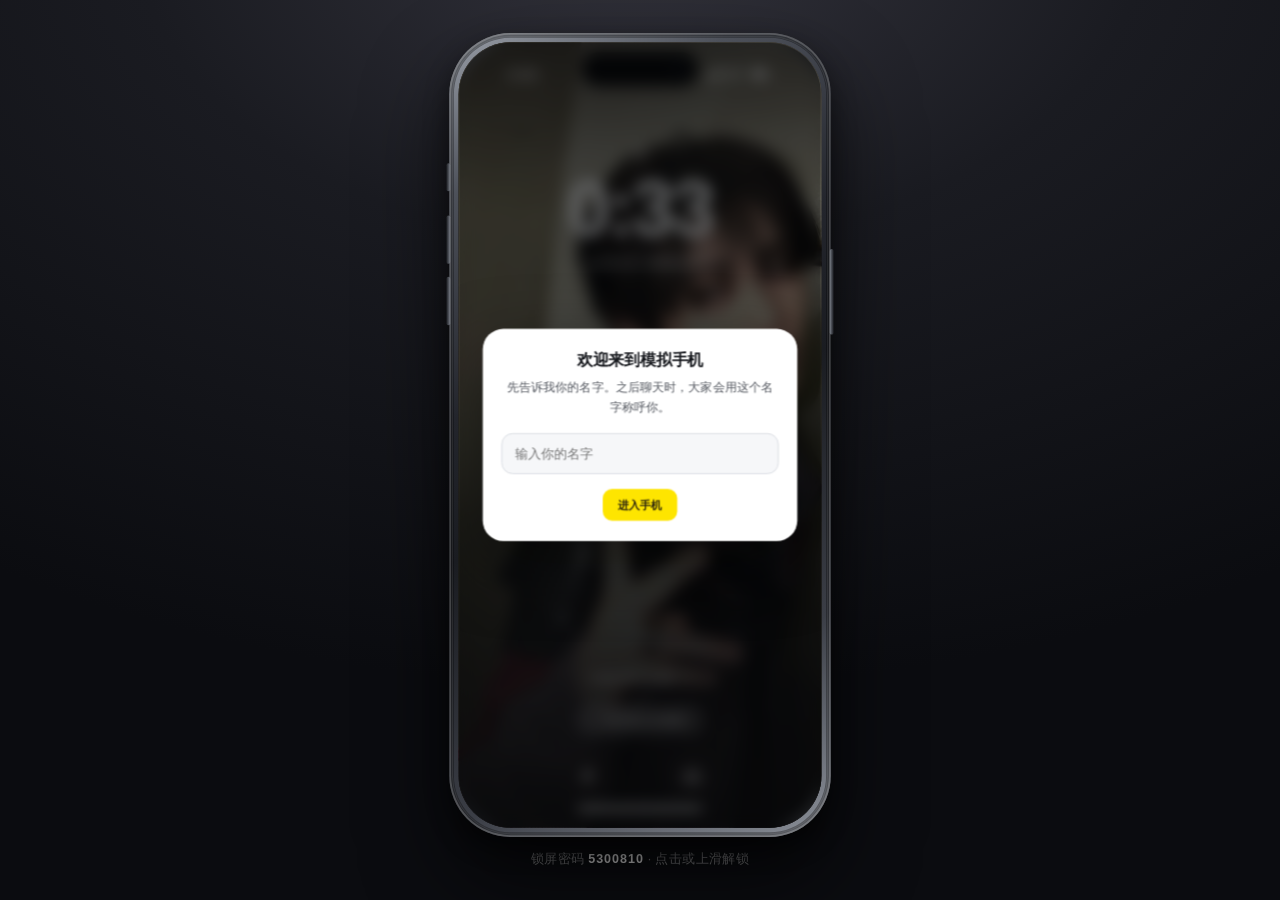
==== commit 1880d57a: "内置剧情接入模拟手机：KKT/INS 真实化、剧本引擎与第二段编曲" ====
--- a/phone.html
+++ b/phone.html
@@ -160,6 +160,8 @@
     <p class="device-caption">锁屏密码 <b>5300810</b> · 点击或上滑解锁</p>
   </div>
 
+  <script src="phone-script.js"></script>
+  <script src="phone-story.js"></script>
   <script src="phone.js"></script>
 </body>
 </html>
--- a/phone.css
+++ b/phone.css
@@ -2794,4 +2794,683 @@
   color: #ffe94e;
   font-weight: 700;
 }
-}
+
+/* ============ 剧情层：名字 / 提示卡 / 任务卡 / 快拍查看 ============ */
+.story-layer {
+  position: absolute;
+  inset: 0;
+  z-index: 60;
+  display: none;
+  pointer-events: none;
+}
+
+.story-layer.is-open {
+  display: block;
+}
+
+.story-layer > * {
+  pointer-events: auto;
+}
+
+.story-modal {
+  position: absolute;
+  inset: 0;
+  display: grid;
+  place-items: center;
+  padding: 26px;
+  background: rgba(4, 5, 8, 0.62);
+  backdrop-filter: blur(8px);
+}
+
+.story-modal-card {
+  width: 100%;
+  padding: 22px 20px;
+  border-radius: 22px;
+  background: #fff;
+  color: #16181d;
+  box-shadow: 0 24px 70px rgba(0, 0, 0, 0.5);
+  text-align: center;
+}
+
+.story-modal-card h2 {
+  margin: 0 0 8px;
+  font-size: 17px;
+  font-weight: 700;
+}
+
+.story-modal-card p {
+  margin: 0 0 14px;
+  font-size: 12.5px;
+  line-height: 1.65;
+  color: #52565e;
+}
+
+.name-card input {
+  width: 100%;
+  height: 44px;
+  margin: 4px 0 16px;
+  padding: 0 14px;
+  border: 1px solid #dcdfe5;
+  border-radius: 12px;
+  background: #f6f7f9;
+  font-size: 14px;
+  color: #16181d;
+}
+
+.story-task {
+  position: absolute;
+  left: 14px;
+  right: 14px;
+  bottom: 46px;
+  display: flex;
+  align-items: center;
+  gap: 12px;
+  padding: 12px 14px;
+  border-radius: 18px;
+  border: 1px solid rgba(255, 255, 255, 0.16);
+  background: rgba(18, 19, 24, 0.94);
+  box-shadow: 0 14px 34px rgba(0, 0, 0, 0.45);
+  animation: taskIn 0.3s ease;
+}
+
+@keyframes taskIn {
+  from { opacity: 0; transform: translateY(10px); }
+  to { opacity: 1; transform: none; }
+}
+
+.story-task-text {
+  flex: 1;
+  font-size: 11.5px;
+  line-height: 1.55;
+  color: rgba(255, 255, 255, 0.78);
+}
+
+.story-viewer {
+  position: absolute;
+  inset: 0;
+  display: flex;
+  flex-direction: column;
+  background: #000;
+  color: #fff;
+  animation: appIn 0.28s ease;
+}
+
+.story-viewer-top {
+  display: flex;
+  align-items: center;
+  justify-content: space-between;
+  padding: 14px 18px 10px;
+  font-size: 12px;
+  font-weight: 600;
+}
+
+.story-viewer-top button {
+  font-size: 20px;
+  color: #fff;
+}
+
+.story-viewer-body {
+  flex: 1;
+  display: grid;
+  place-items: center;
+  padding: 0 14px;
+}
+
+.story-viewer-body .post-media {
+  width: 100%;
+  height: 62%;
+  border-radius: 16px;
+}
+
+.story-viewer-cap {
+  padding: 14px 20px 26px;
+  font-size: 12.5px;
+  line-height: 1.6;
+  color: rgba(255, 255, 255, 0.85);
+}
+
+/* ============ KKT 真实化 ============ */
+.app-page[data-app="kakao"] {
+  background: #f7f7f7;
+}
+
+.app-page[data-app="kakao"] .app-nav {
+  position: relative;
+  background: #fff;
+  border-bottom: 1px solid #ececec;
+  padding: 4px 16px 10px;
+}
+
+.app-page[data-app="kakao"] .app-body {
+  padding: 0 0 40px;
+}
+
+.nav-back-ghost {
+  display: block;
+  flex: 0 0 auto;
+  width: 34px;
+  height: 34px;
+}
+
+.kkt-nav-actions {
+  position: absolute;
+  right: 16px;
+  top: 50%;
+  display: flex;
+  align-items: center;
+  gap: 14px;
+  margin-top: -10px;
+  color: #3a3a3a;
+}
+
+.kkt-nav-actions .ui-icon {
+  width: 21px;
+  height: 21px;
+  stroke-width: 2;
+}
+
+.app-page[data-app="kakao"] .nav-title {
+  color: #1a1a1a;
+}
+
+.app-page[data-app="kakao"] .nav-back {
+  color: #1a1a1a;
+}
+
+.app-page[data-app="kakao"] .nav-note {
+  color: #8a8a8a;
+}
+
+.kkt-list {
+  padding-bottom: 12px;
+  background: #fff;
+}
+
+.kkt-searchbar {
+  display: flex;
+  align-items: center;
+  gap: 6px;
+  margin: 10px 12px 6px;
+  padding: 8px 12px;
+  border-radius: 10px;
+  background: #f2f2f2;
+  font-size: 12px;
+  color: #9a9a9a;
+}
+
+.kkt-searchbar .ui-icon {
+  width: 15px;
+  height: 15px;
+  stroke-width: 2.2;
+}
+
+.kkt-empty {
+  display: flex;
+  flex-direction: column;
+  align-items: center;
+  gap: 6px;
+  padding: 62px 0 40px;
+  color: #b4b4b4;
+}
+
+.kkt-empty span {
+  font-size: 13px;
+  font-weight: 600;
+}
+
+.kkt-empty em {
+  font-style: normal;
+  font-size: 11.5px;
+  color: #c3c3c3;
+}
+
+.kkt-tabs {
+  position: relative;
+  display: flex;
+  flex: 0 0 auto;
+  padding: 8px 6px 26px;
+  background: #fff;
+  border-top: 1px solid #ececec;
+}
+
+.kkt-tab {
+  flex: 1;
+  font-size: 11px;
+  color: #a5a5a5;
+  text-align: center;
+  padding: 2px 0;
+}
+
+.kkt-tab b {
+  display: block;
+  font-weight: 600;
+}
+
+.kkt-tab.is-on {
+  color: #1a1a1a;
+}
+
+.kkt-list .list-row {
+  border-bottom: 1px solid #f2f2f2;
+  color: #1a1a1a;
+  padding: 10px 12px;
+}
+
+.kkt-list .list-row .row-title {
+  color: #1a1a1a;
+}
+
+.kkt-list .list-row .row-sub {
+  color: #9a9a9a;
+}
+
+.kkt-list .list-row .row-meta {
+  color: #b0b0b0;
+}
+
+.kkt-list .badge {
+  background: #ff3b30;
+  color: #fff;
+}
+
+.kkt-list .avatar {
+  width: 40px;
+  height: 40px;
+  border-radius: 40%;
+}
+
+.kkt-screen {
+  display: flex;
+  flex-direction: column;
+  gap: 9px;
+  min-height: 100%;
+  padding: 14px 12px 18px;
+  background: #b2c7d9;
+}
+
+.kkt-row {
+  display: flex;
+  align-items: flex-start;
+  gap: 7px;
+}
+
+.kkt-row.me {
+  justify-content: flex-end;
+}
+
+.kkt-avatar {
+  width: 32px;
+  height: 32px;
+  border-radius: 40%;
+  flex: 0 0 auto;
+}
+
+.kkt-stack {
+  display: flex;
+  flex-direction: column;
+  gap: 3px;
+  max-width: 76%;
+}
+
+.kkt-name {
+  font-size: 10px;
+  color: rgba(0, 0, 0, 0.45);
+  padding-left: 2px;
+}
+
+.kkt-bubble {
+  width: fit-content;
+  max-width: 100%;
+  padding: 8px 11px;
+  border-radius: 13px;
+  border-top-left-radius: 4px;
+  background: #fff;
+  color: #1a1a1a;
+  font-size: 12.5px;
+  line-height: 1.55;
+  word-break: break-word;
+  box-shadow: 0 1px 2px rgba(0, 0, 0, 0.08);
+}
+
+.kkt-bubble.me {
+  margin-left: auto;
+  border-radius: 13px;
+  border-top-right-radius: 4px;
+  background: #fee500;
+  color: #2a2410;
+  font-weight: 500;
+}
+
+.kkt-photo {
+  display: block;
+  width: 150px;
+  max-width: 100%;
+  margin-top: 6px;
+  border-radius: 9px;
+}
+
+.kkt-request {
+  display: flex;
+  flex-direction: column;
+  align-items: center;
+  gap: 10px;
+  margin: 18px 8px;
+  padding: 18px 16px;
+  border-radius: 16px;
+  background: #fff;
+  box-shadow: 0 2px 10px rgba(0, 0, 0, 0.12);
+  text-align: center;
+}
+
+.kkt-request-title {
+  font-size: 12px;
+  font-weight: 700;
+  color: #1a1a1a;
+}
+
+.kkt-request-text {
+  font-size: 12.5px;
+  line-height: 1.6;
+  color: #4a4a4a;
+}
+
+.kkt-request-actions {
+  display: flex;
+  gap: 10px;
+  width: 100%;
+  margin-top: 4px;
+}
+
+.kkt-request-actions .kkt-btn {
+  flex: 1;
+}
+
+.kkt-choices {
+  display: flex;
+  flex-direction: column;
+  gap: 8px;
+  padding: 4px 2px 8px;
+}
+
+.kkt-choice {
+  width: 100%;
+  padding: 11px 14px;
+  border-radius: 12px;
+  background: #fff;
+  color: #1a1a1a;
+  font-size: 12.5px;
+  line-height: 1.5;
+  text-align: left;
+  box-shadow: 0 1px 3px rgba(0, 0, 0, 0.14);
+}
+
+.kkt-choice:active {
+  transform: scale(0.985);
+  background: #f3f3f3;
+}
+
+.kkt-btn {
+  height: 34px;
+  padding: 0 16px;
+  border-radius: 10px;
+  background: #fee500;
+  color: #2a2410;
+  font-size: 12px;
+  font-weight: 700;
+}
+
+.kkt-btn.ghost {
+  background: #e9e9e9;
+  color: #555;
+}
+
+.kkt-input-row {
+  position: sticky;
+  bottom: 0;
+  display: flex;
+  gap: 8px;
+  padding: 8px 10px;
+  background: #f2f2f2;
+  border-top: 1px solid #e2e2e2;
+}
+
+.kkt-input-row .chat-input {
+  height: 36px;
+  border: 1px solid #e0e0e0;
+  background: #fff;
+  color: #1a1a1a;
+}
+
+.kkt-input-row .chat-send {
+  height: 36px;
+  border-radius: 10px;
+  background: #fee500;
+  color: #2a2410;
+  font-weight: 700;
+}
+
+/* ============ Instagram 真实化 ============ */
+.app-page[data-app="instagram"] {
+  background: #fff;
+}
+
+.app-page[data-app="instagram"] .app-nav {
+  background: #fff;
+  border-bottom: 1px solid #efefef;
+}
+
+.app-page[data-app="instagram"] .nav-title {
+  color: #111;
+}
+
+.app-page[data-app="instagram"] .nav-back {
+  color: #111;
+}
+
+.app-page[data-app="instagram"] .app-body {
+  background: #fff;
+}
+
+.ig-top {
+  display: flex;
+  align-items: center;
+  justify-content: space-between;
+  padding: 4px 2px 10px;
+  border-bottom: 1px solid #efefef;
+}
+
+.ig-dot {
+  width: 8px;
+  height: 8px;
+  border-radius: 50%;
+  background: #ee2a7b;
+}
+
+.ig-me {
+  display: flex;
+  flex-direction: column;
+  align-items: flex-end;
+  line-height: 1.3;
+}
+
+.ig-me b {
+  font-size: 12px;
+  color: #111;
+}
+
+.ig-me i {
+  font-size: 10px;
+  color: #8e8e8e;
+  font-style: normal;
+}
+
+.ig-stories {
+  display: flex;
+  gap: 14px;
+  padding: 12px 2px 14px;
+  overflow-x: auto;
+  border-bottom: 1px solid #efefef;
+}
+
+.ig-story {
+  display: flex;
+  flex-direction: column;
+  align-items: center;
+  gap: 5px;
+  flex: 0 0 auto;
+}
+
+.ig-story-ring {
+  display: block;
+  width: 58px;
+  height: 58px;
+  padding: 2px;
+  border-radius: 50%;
+  background: linear-gradient(45deg, #f9ce34, #ee2a7b, #6228d7);
+}
+
+.ig-story-ring .post-media {
+  width: 100%;
+  height: 100%;
+  border-radius: 50%;
+}
+
+.ig-story-ring .post-media::after {
+  display: none;
+}
+
+.ig-story-label {
+  max-width: 62px;
+  font-size: 10px;
+  color: #262626;
+  overflow: hidden;
+  text-overflow: ellipsis;
+  white-space: nowrap;
+}
+
+.app-page[data-app="instagram"] .post {
+  border-bottom: 1px solid #efefef;
+  color: #262626;
+}
+
+.app-page[data-app="instagram"] .post-name {
+  color: #111;
+}
+
+.app-page[data-app="instagram"] .post-time {
+  color: #8e8e8e;
+}
+
+.app-page[data-app="instagram"] .post-actions button {
+  color: #262626;
+}
+
+.app-page[data-app="instagram"] .post-caption {
+  color: #262626;
+}
+
+.app-page[data-app="instagram"] .post-caption b {
+  color: #262626;
+}
+
+.app-page[data-app="instagram"] .search-empty {
+  color: #8e8e8e;
+}
+
+.post-comment {
+  margin-top: 5px;
+  font-size: 11.5px;
+  line-height: 1.5;
+  color: #262626;
+}
+
+.post-comment b {
+  font-weight: 600;
+}
+
+.post-media img {
+  position: absolute;
+  inset: 0;
+  z-index: 1;
+  width: 100%;
+  height: 100%;
+  object-fit: cover;
+}
+
+.post-media-fallback {
+  position: absolute;
+  inset: 0;
+  display: grid;
+  place-items: center;
+  padding: 16px;
+  font-size: 11.5px;
+  line-height: 1.6;
+  text-align: center;
+  color: rgba(255, 255, 255, 0.9);
+  background: linear-gradient(150deg, #3a4250, #1d2229 70%);
+}
+
+.post-rain {
+  background: linear-gradient(160deg, #5c728a, #2b3743 70%, #171d24);
+}
+
+.post-rain span,
+.post-announce span {
+  position: relative;
+  z-index: 2;
+}
+
+.post-rain span {
+  display: block;
+  font-size: 34px;
+  text-align: center;
+  padding-top: 58px;
+  opacity: 0.82;
+}
+
+.post-announce {
+  display: flex;
+  flex-direction: column;
+  align-items: center;
+  justify-content: center;
+  gap: 6px;
+  background: linear-gradient(150deg, #22262f, #0f1116);
+  color: #fff;
+}
+
+.post-announce span {
+  font-size: 11px;
+  letter-spacing: 3px;
+  color: #ffe94e;
+}
+
+.post-announce b {
+  font-size: 16px;
+}
+
+.post-announce i {
+  font-size: 11px;
+  font-style: normal;
+  color: rgba(255, 255, 255, 0.62);
+}
+
+.story-note {
+  border-left: 3px solid #ffd34d;
+}
+
+/* 图片头像：加载失败时露出文字 */
+.avatar-img {
+  position: relative;
+}
+
+.avatar-img b {
+  position: absolute;
+  inset: 0;
+  display: grid;
+  place-items: center;
+}
+
+.avatar-img img {
+  position: relative;
+  z-index: 1;
+}
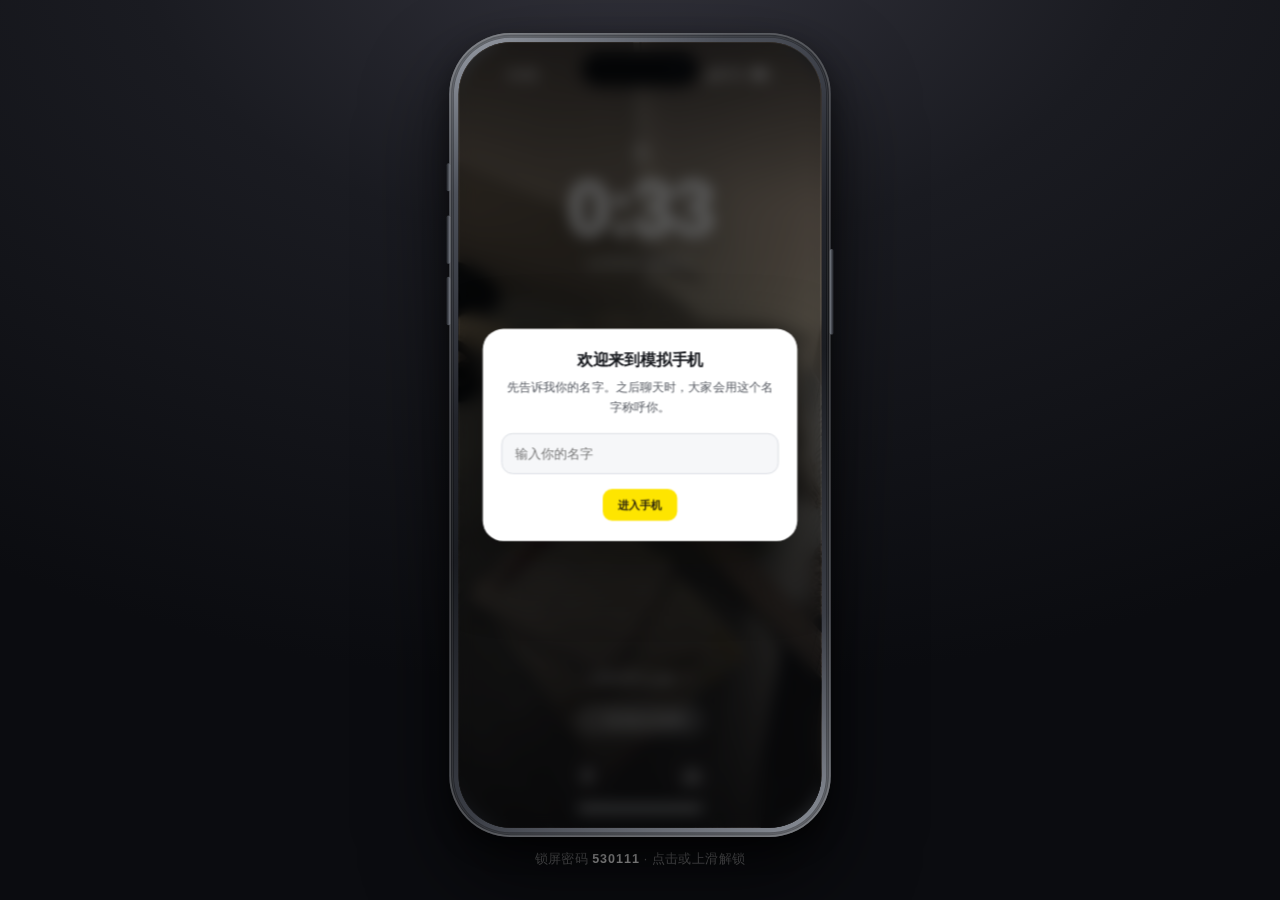
==== commit 08f6ccf1: "换新壁纸、去除解锁提示、密码改为 530111、手机端全屏显示" ====
--- a/phone.html
+++ b/phone.html
@@ -157,7 +157,7 @@
       <span class="side-btn side-action" aria-hidden="true"></span>
     </div>
 
-    <p class="device-caption">锁屏密码 <b>5300810</b> · 点击或上滑解锁</p>
+    <p class="device-caption">锁屏密码 <b>530111</b> · 点击或上滑解锁</p>
   </div>
 
   <script src="phone-script.js"></script>
--- a/phone.css
+++ b/phone.css
@@ -3474,3 +3474,39 @@
   position: relative;
   z-index: 1;
 }
+
+/* ============ 手机全屏模式（真实手机打开链接时只显示屏幕） ============ */
+body.full-screen {
+  display: block;
+  background: #000;
+}
+
+body.full-screen .stage {
+  display: block;
+  height: 100%;
+  padding: 0;
+}
+
+body.full-screen .device {
+  width: 100vw;
+  height: 100vh;
+  height: 100svh;
+  padding: 0;
+  border-radius: 0;
+  background: #000;
+  box-shadow: none;
+}
+
+body.full-screen .device::after,
+body.full-screen .side-btn,
+body.full-screen .device-caption {
+  display: none;
+}
+
+body.full-screen .screen {
+  position: absolute;
+  inset: 0;
+  width: 100%;
+  height: 100%;
+  border-radius: 0;
+}
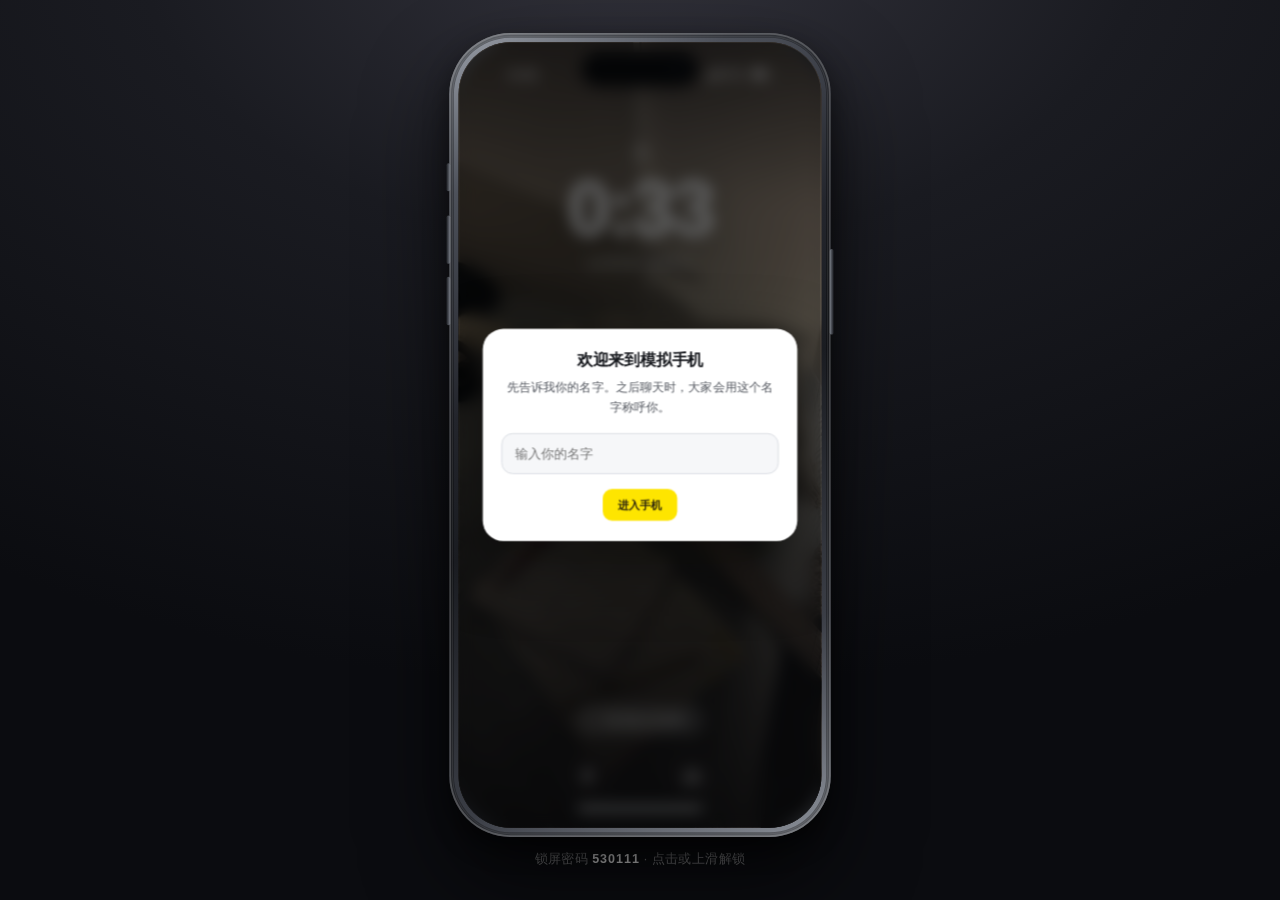
==== commit e60902f8: "删除锁屏上的「今晚也要加油呀」文案" ====
--- a/phone.html
+++ b/phone.html
@@ -88,7 +88,6 @@
           </div>
 
           <div class="lock-bottom">
-            <p class="lock-quote">今晚也要加油呀 <span>♡</span></p>
             <button class="unlock-hint" id="unlockHint" type="button">
               <span class="hint-arrow">↑</span> 轻扫或点击解锁
             </button>
